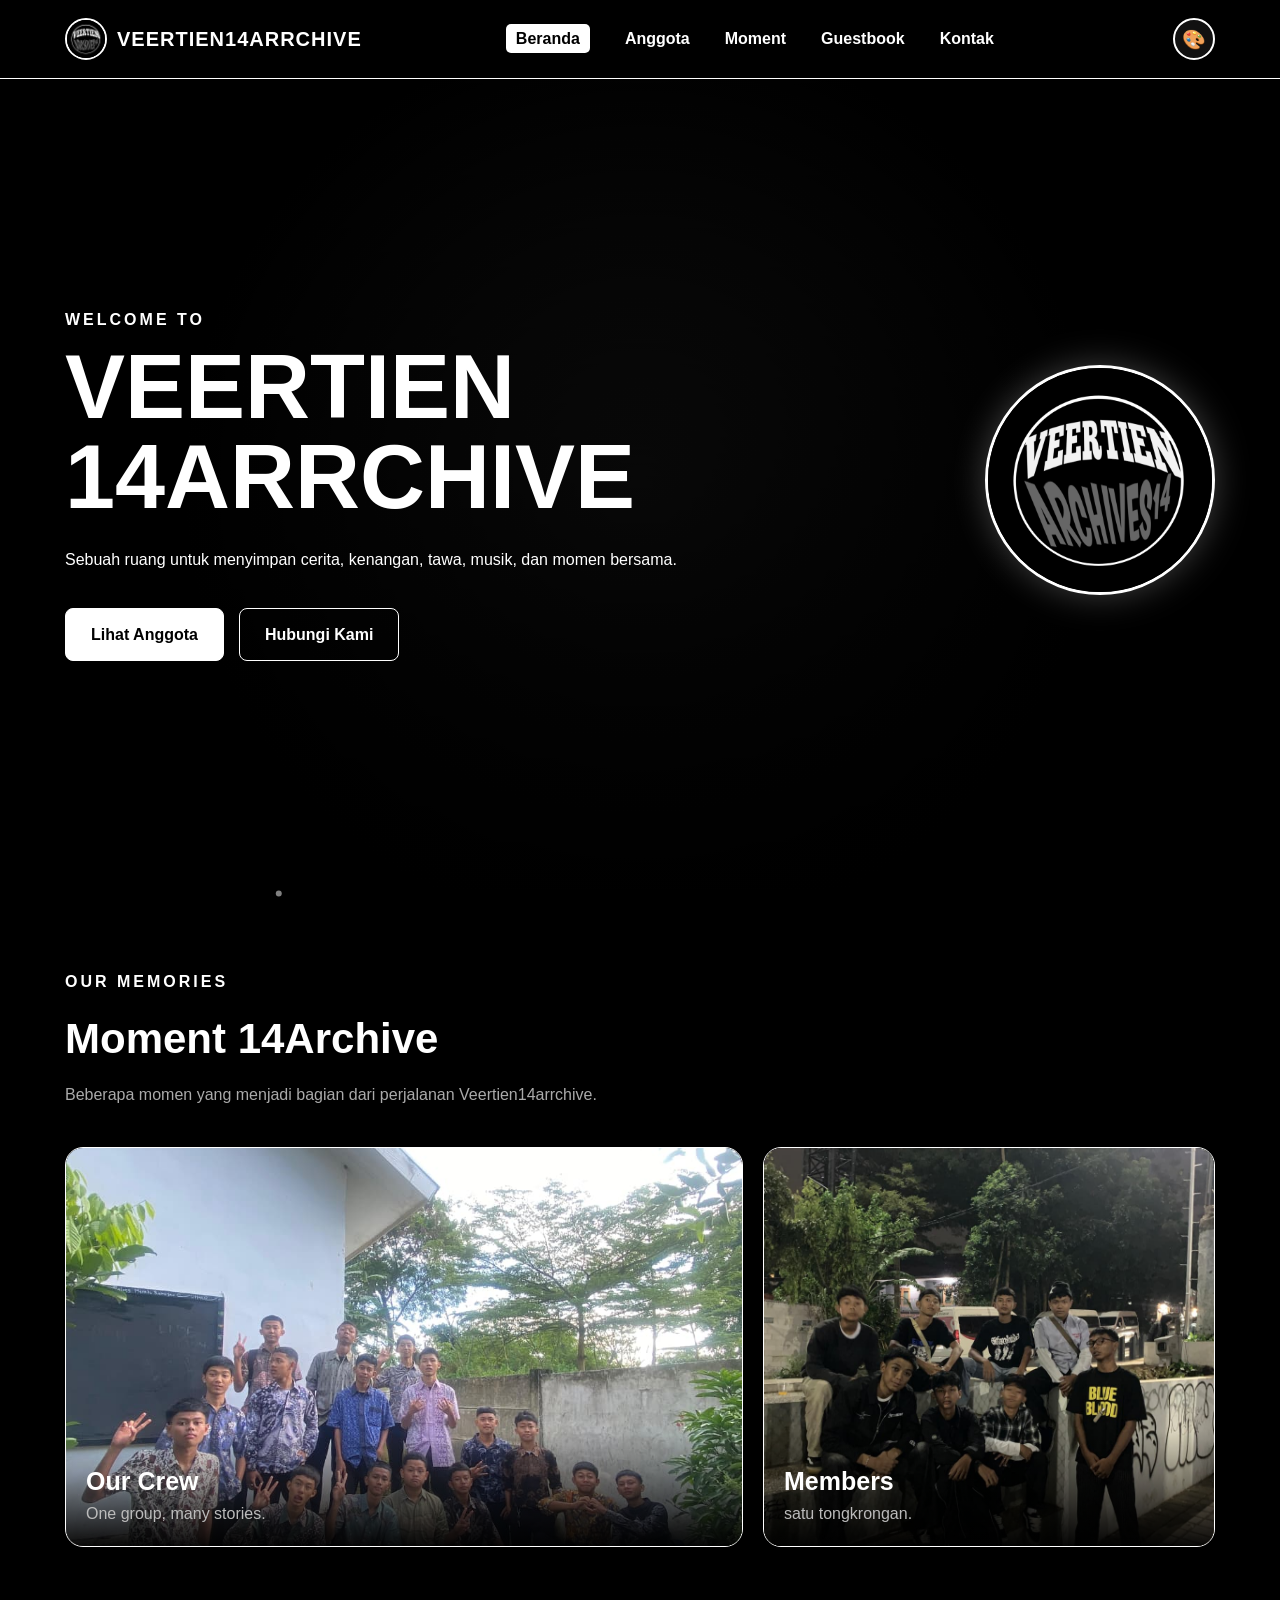
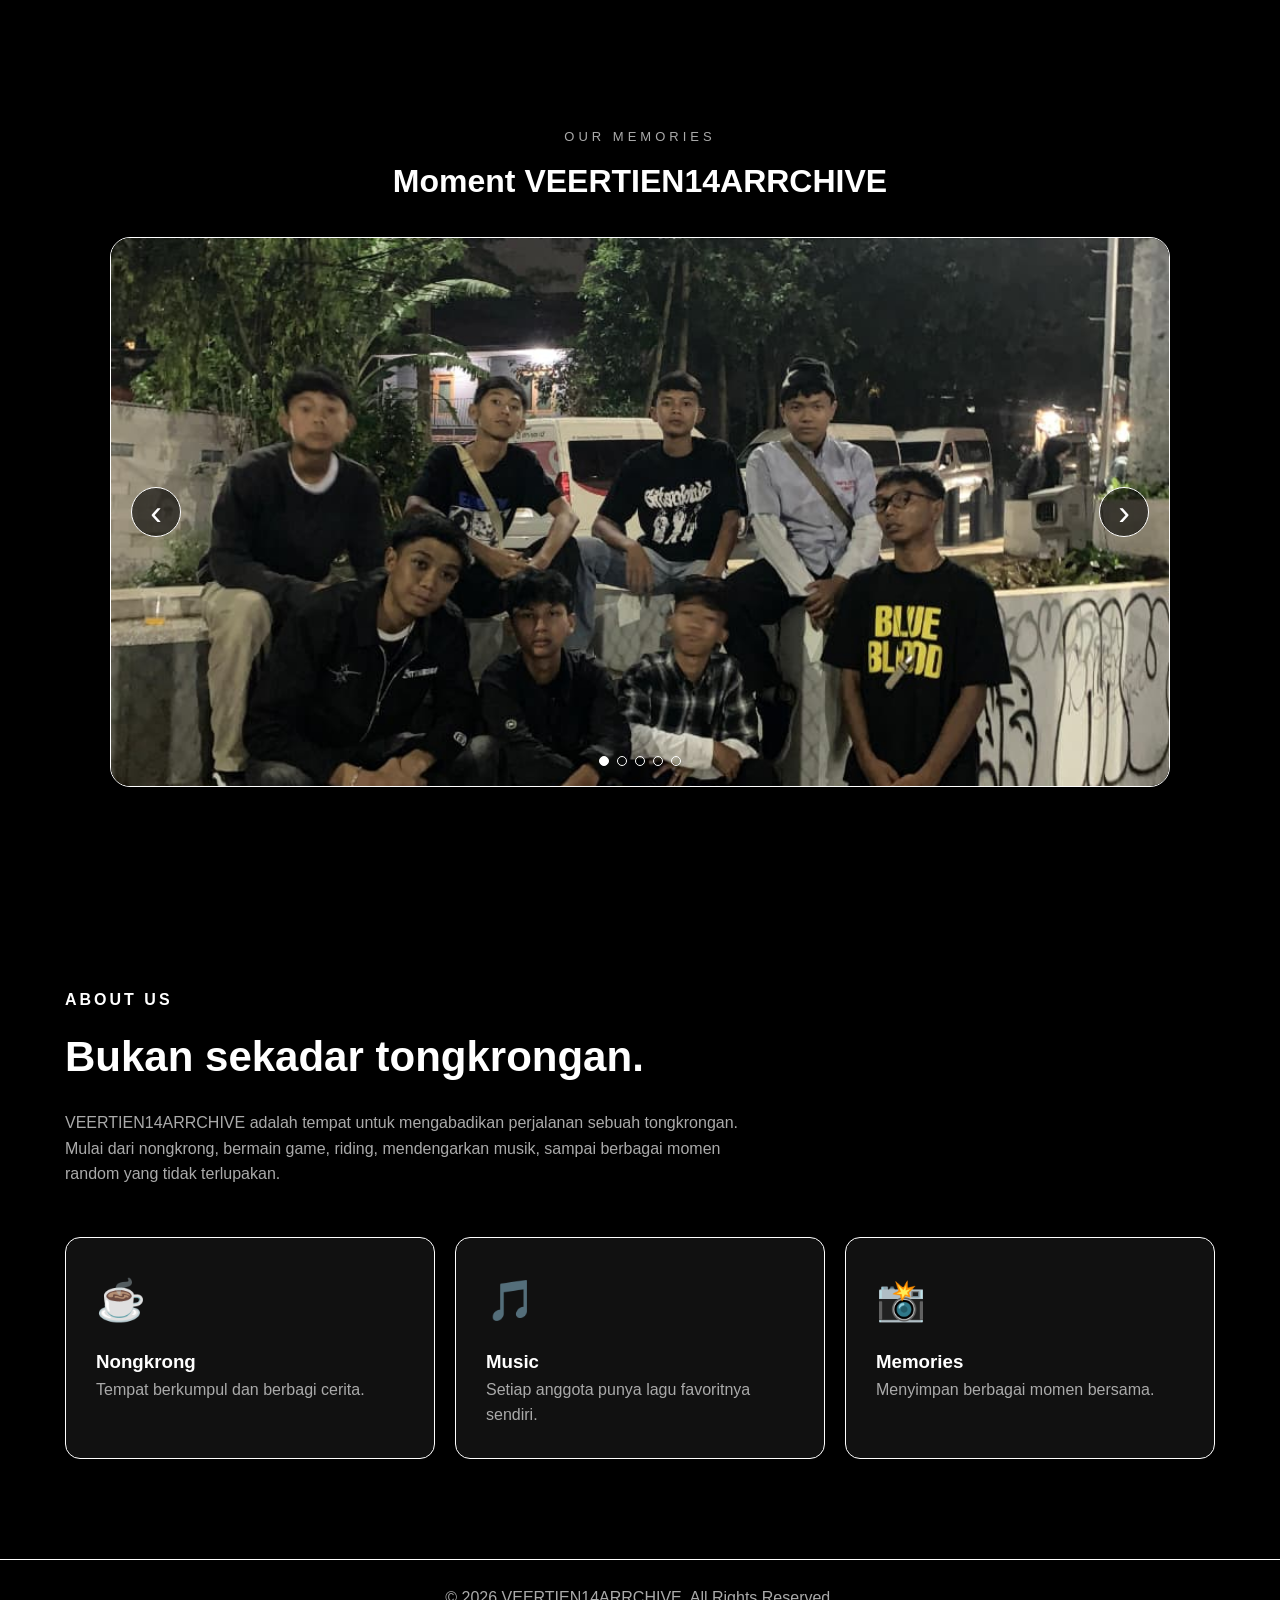
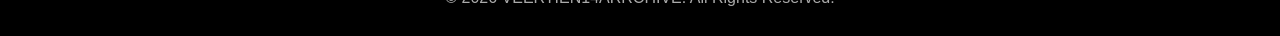
==== index.html @ dbd094bf "first commit" ====
<!DOCTYPE html>
<html lang="id">
<head>
    <meta charset="UTF-8">
    <meta name="viewport" content="width=device-width, initial-scale=1.0">

    <title>VEERTIEN14ARRCHIVE</title>

    <link rel="stylesheet" href="style.css">
</head>

<body>
    <canvas id="particle-canvas"></canvas>
    <!-- LOADING SCREEN -->
<div id="loading-screen">

    <div class="loader-content">

        <img src="logo.jpeg" alt="VEERTIEN14ARRCHIVE">

        <h1>
            VEERTIEN
            <span>14ARRCHIVE</span>
        </h1>

        <div class="loader-bar">
            <div></div>
        </div>

        <p>Loading...</p>

    </div>

</div>

<header>
    <nav class="navbar">

        <div class="logo">
            <img src="logo.jpeg" alt="Logo Veertien14arrchive"> <span class="logo-text"> VEERTIEN<span>14ARRCHIVE</span> </span> </div>

        <ul class="nav-menu">
            <li>
                <a href="index.html" class="active">Beranda</a>
            </li>

            <li>
                <a href="anggota.html">Anggota</a>
            </li>

            <li>
                <a href="moment.html">Moment</a>
            </li>

            <li>
                <a href="guestbook.html">Guestbook</a>
            </li>

            <li>
                <a href="kontak.html">Kontak</a>
            </li>
        </ul>

        <button class="menu-toggle" onclick="toggleMenu()">
            ☰
        </button>

        <div class="theme-selector">
    <button class="theme-toggle" onclick="toggleTheme()">🎨</button>

    <div class="theme-menu" id="theme-menu">
        <button onclick="setTheme('black')">🖤 Black</button>
        <button onclick="setTheme('white')">🤍 White</button>
        <button onclick="setTheme('midnight')">🌌 Midnight</button>
        <button onclick="setTheme('sunset')">🌅 Sunset</button>
    </div>
</div>

<button class="menu-toggle" onclick="toggleMenu()">
    ☰
</button>

    </nav>
</header>


<!-- HERO -->

<section class="hero">
    <div class="hero-content">

        <div class="welcome-logo">
            <div class="welcome-text">
                <p class="small-title">WELCOME TO</p>

                <h1>
                    VEERTIEN<br>
                    <span>14ARRCHIVE</span>
                </h1>

                <p>
                    Sebuah ruang untuk menyimpan cerita,
                    kenangan, tawa, musik, dan momen
                    bersama.
                </p>

                <div class="hero-buttons">
                    <a href="anggota.html" class="btn">Lihat Anggota</a>
                    <a href="kontak.html" class="btn secondary">Hubungi Kami</a>
                </div>
            </div>

            <!-- LOGO DI SEBELAH KANAN -->
            <div class="welcome-logo-image">
                <img src="logo.jpeg" alt="Logo VEERTIEN14ARRCHIVE">
            </div>
        </div>

    </div>
</section>


<!-- GAMBAR -->

<section class="gallery">

    <div class="section-title">

        <p class="section-label">
            OUR MEMORIES
        </p>

        <h2>
            Moment <span>14Archive</span>
        </h2>

        <p>
            Beberapa momen yang menjadi bagian
            dari perjalanan Veertien14arrchive.
        </p>

    </div>


    <div class="gallery-container">

        <div class="gallery-image main-image">

            <img
                src="moment20.jpeg"
                alt="Foto Tongkrongan">

            <div class="image-caption">
                <h3>Our Crew</h3>
                <p>One group, many stories.</p>
            </div>

        </div>


        <div class="gallery-image">

            <img
                src="gambar1.jpeg"
                alt="Foto Anggota">

            <div class="image-caption">
                <h3>Members</h3>
                <p>satu tongkrongan.</p>
            </div>

        </div>

    </div>

</section>

<section class="home-slideshow">

    <div class="slideshow-header">
        <p>OUR MEMORIES</p>
        <h2>Moment VEERTIEN14ARRCHIVE</h2>
    </div>

    <div class="slideshow">

        <img src="gambar1.jpeg" class="slide active" alt="Moment 01">
        <img src="moment20.jpeg" class="slide" alt="Moment 02">
        <img src="moment23.jpeg" class="slide" alt="Moment 03">
        <img src="moment32.jpeg" class="slide" alt="Moment 04">
        <img src="moment30.jpeg" class="slide" alt="Moment 05">

        <button class="slide-prev" onclick="changeSlide(-1)">‹</button>
        <button class="slide-next" onclick="changeSlide(1)">›</button>

        <div class="slide-dots">
            <span class="dot active" onclick="showSlide(0)"></span>
            <span class="dot" onclick="showSlide(1)"></span>
            <span class="dot" onclick="showSlide(2)"></span>
            <span class="dot" onclick="showSlide(3)"></span>
            <span class="dot" onclick="showSlide(4)"></span>
        </div>

    </div>

</section>


<!-- TENTANG -->

<section class="about">

    <div>

        <p class="section-label">
            ABOUT US
        </p>

        <h2>
            Bukan sekadar <span>tongkrongan.</span>
        </h2>

        <p>
            VEERTIEN14ARRCHIVE adalah tempat untuk
            mengabadikan perjalanan sebuah tongkrongan.
            Mulai dari nongkrong, bermain game,
            riding, mendengarkan musik, sampai
            berbagai momen random yang tidak terlupakan.
        </p>

    </div>


    <div class="about-cards">

        <div class="card">

            <div class="icon">
                ☕
            </div>

            <h3>
                Nongkrong
            </h3>

            <p>
                Tempat berkumpul dan berbagi cerita.
            </p>

        </div>


        <div class="card">

            <div class="icon">
                🎵
            </div>

            <h3>
                Music
            </h3>

            <p>
                Setiap anggota punya lagu favoritnya sendiri.
            </p>

        </div>


        <div class="card">

            <div class="icon">
                📸
            </div>

            <h3>
                Memories
            </h3>

            <p>
                Menyimpan berbagai momen bersama.
            </p>

        </div>

    </div>

</section>

<footer>

    <p>
        © 2026 VEERTIEN14ARRCHIVE.
        All Rights Reserved.
    </p>

</footer>


<script src="script.js"></script>

</body>
</html>
---- style.css ----
* {
    margin: 0;
    padding: 0;
    box-sizing: border-box;
}

html {
    scroll-behavior: smooth;
}

body {
    font-family: Arial, Helvetica, sans-serif;
    background: #000000;
    color: #ffffff;
    line-height: 1.6;
}

/* =========================
   NAVBAR
========================= */

header {
    position: sticky;
    top: 0;
    z-index: 1000;

    background: rgba(0, 0, 0, 0.95);
    border-bottom: 1px solid #ffffff;
}

.navbar {
    max-width: 1200px;
    margin: auto;
    padding: 18px 25px;

    display: flex;
    align-items: center;
    justify-content: space-between;
}

.logo {
    font-size: 22px;
    font-weight: bold;
    letter-spacing: 1px;
}

.logo span {
    color: #ffffff;
}

.nav-menu {
    list-style: none;
    display: flex;
    gap: 35px;
}

.nav-menu a {
    color: #ffffff;
    text-decoration: none;
    font-weight: bold;
    transition: 0.3s;
}

.nav-menu a:hover,
.nav-menu a.active {
    color: #000000;
    background: #ffffff;
    padding: 6px 10px;
    border-radius: 5px;
}

.menu-toggle {
    display: none;
    background: none;
    border: none;
    color: #ffffff;
    font-size: 25px;
}

/* =========================
   HERO
========================= */

.hero {
    min-height: 90vh;

    display: flex;
    align-items: center;

    background:
        linear-gradient(
            rgba(0, 0, 0, 0.75),
            rgba(0, 0, 0, 0.95)
        ),
        radial-gradient(
            circle at center,
            #333333,
            #000000 60%
        );
}

.hero-content {
    max-width: 1200px;
    width: 100%;
    margin: auto;
    padding: 50px 25px;
}

.small-title,
.section-label {
    color: #ffffff;
    font-weight: bold;
    letter-spacing: 3px;
    margin-bottom: 10px;
}

.hero h1 {
    font-size: clamp(45px, 8vw, 90px);
    line-height: 1;
    margin-bottom: 25px;
}

.hero h1 span,
h1 span,
h2 span {
    color: #ffffff;
}

.hero-content > p:not(.small-title) {
    max-width: 600px;
    color: #cccccc;
    font-size: 18px;
}

/* =========================
   BUTTON
========================= */

.hero-buttons {
    display: flex;
    gap: 15px;
    margin-top: 35px;
}

.btn {
    display: inline-block;

    padding: 13px 25px;

    border-radius: 8px;

    background: #ffffff;
    color: #000000;

    text-decoration: none;
    font-weight: bold;

    border: 1px solid #ffffff;

    cursor: pointer;
    transition: 0.3s;
}

.btn:hover {
    transform: translateY(-3px);

    background: #000000;
    color: #ffffff;
}

.btn.secondary {
    background: transparent;
    color: #ffffff;
    border: 1px solid #ffffff;
}

.btn.secondary:hover {
    background: #ffffff;
    color: #000000;
}

/* =========================
   ABOUT
========================= */

.about {
    max-width: 1200px;
    margin: auto;
    padding: 100px 25px;
}

.about h2 {
    font-size: 42px;
    margin-bottom: 20px;
}

.about > div:first-child > p:last-child {
    max-width: 700px;
    color: #aaaaaa;
}

.about-cards {
    display: grid;
    grid-template-columns: repeat(3, 1fr);

    gap: 20px;
    margin-top: 50px;
}

.card {
    background: #111111;

    padding: 30px;

    border: 1px solid #ffffff;
    border-radius: 15px;

    transition: 0.3s;
}

.card:hover {
    transform: translateY(-8px);

    background: #ffffff;
    color: #000000;

    border-color: #ffffff;
}

.icon {
    font-size: 40px;
    margin-bottom: 15px;
}

.card p {
    color: #aaaaaa;
}

.card:hover p {
    color: #333333;
}

/* =========================
   PAGE HEADER
========================= */

.page-header {
    text-align: center;
    padding: 90px 20px 60px;
}

.page-header h1 {
    font-size: 55px;
    margin-bottom: 15px;
}

.page-header p:last-child {
    color: #999999;
}

/* =========================
   MEMBERS
========================= */

.members {
    max-width: 1200px;
    margin: auto;

    padding: 20px 25px 100px;

    display: grid;
    grid-template-columns: repeat(3, 1fr);

    gap: 25px;
}

.member-card {
    text-align: center;

    background: #111111;

    border: 1px solid #ffffff;
    border-radius: 15px;

    padding: 35px 20px;

    transition: 0.3s;
}

.member-card:hover {
    transform: translateY(-7px);

    background: #ffffff;
    color: #000000;

    border-color: #ffffff;
}

.avatar {
    width: 90px;
    height: 90px;

    margin: auto auto 20px;

    display: flex;
    align-items: center;
    justify-content: center;

    border-radius: 50%;

    background: #ffffff;
    color: #000000;

    font-size: 35px;
    font-weight: bold;
}

.member-card .role {
    color: #ffffff;
    font-weight: bold;
    margin-bottom: 10px;
}

.member-card p:last-child {
    color: #999999;
}

.member-card:hover .role {
    color: #000000;
}

.member-card:hover p:last-child {
    color: #333333;
}

/* =========================
   CONTACT
========================= */

.contact {
    max-width: 1100px;
    margin: auto;

    padding: 20px 25px 100px;

    display: grid;
    grid-template-columns: 1fr 1fr;

    gap: 60px;
}

.contact-info h2 {
    font-size: 45px;
    margin-bottom: 20px;
}

.contact-info > p {
    color: #aaaaaa;
    margin-bottom: 35px;
}

.contact-item {
    padding: 18px 0;
    border-bottom: 1px solid #ffffff;
}

.contact-item strong {
    color: #ffffff;
}

.contact-item p {
    color: #aaaaaa;
}

.contact-form {
    background: #111111;

    padding: 30px;

    border-radius: 15px;
    border: 1px solid #ffffff;
}

.contact-form label {
    display: block;
    margin-bottom: 7px;
    font-weight: bold;
}

.contact-form input,
.contact-form textarea {
    width: 100%;

    padding: 13px;
    margin-bottom: 20px;

    background: #000000;

    border: 1px solid #ffffff;
    border-radius: 7px;

    color: #ffffff;

    outline: none;
}

.contact-form input:focus,
.contact-form textarea:focus {
    border-color: #ffffff;
    background: #111111;
}

/* =========================
   FOOTER
========================= */

footer {
    text-align: center;

    padding: 25px;

    background: #000000;

    border-top: 1px solid #ffffff;

    color: #777777;
}

/* =========================
   RESPONSIVE
========================= */

@media (max-width: 768px) {

    .nav-menu {
        display: none;

        position: absolute;

        top: 70px;
        left: 0;

        width: 100%;

        flex-direction: column;
        gap: 0;

        background: #000000;

        border-bottom: 1px solid #ffffff;
    }

    .nav-menu.show {
        display: flex;
    }

    .nav-menu li {
        text-align: center;
        padding: 15px;
    }

    .menu-toggle {
        display: block;
    }

    .about-cards,
    .members,
    .contact {
        grid-template-columns: 1fr;
    }

    .hero h1 {
        font-size: 50px;
    }

    .page-header h1 {
        font-size: 40px;
    }

    .about h2 {
        font-size: 32px;
    }

    .hero-buttons {
        flex-direction: column;
        align-items: flex-start;
    }
}

/* =========================
   GALLERY
========================= */

.gallery {
    max-width: 1200px;
    margin: auto;

    padding: 80px 25px;
}

.section-title {
    margin-bottom: 40px;
}

.section-title h2 {
    font-size: 42px;
    margin-bottom: 10px;
}

.section-title > p:last-child {
    color: #999999;
}

.gallery-container {
    display: grid;

    grid-template-columns: 1.5fr 1fr;

    gap: 20px;
}

.gallery-image {
    position: relative;

    height: 400px;

    overflow: hidden;

    border-radius: 18px;

    border: 1px solid #ffffff;

    background: #111111;
}

.gallery-image img {
    width: 100%;
    height: 100%;

    object-fit: cover;

    transition: 0.5s;
}

.gallery-image:hover img {
    transform: scale(1.08);
}

.image-caption {
    position: absolute;

    bottom: 0;
    left: 0;
    right: 0;

    padding: 30px 20px 20px;

    background: linear-gradient(
        transparent,
        rgba(0, 0, 0, 0.95)
    );
}

.image-caption h3 {
    font-size: 25px;
}

.image-caption p {
    color: #bbbbbb;
}

/* =========================
   MUSIC PLAYER
========================= */

.music-player {
    margin-top: 20px;

    padding-top: 15px;

    border-top: 1px solid #ffffff;
}

.music-player p {
    color: #ffffff;

    font-size: 14px;
    font-weight: bold;

    margin-bottom: 10px;
}

.play-btn {
    width: 100%;

    padding: 10px;

    border: 1px solid #ffffff;
    border-radius: 7px;

    background: #ffffff;
    color: #000000;

    font-weight: bold;

    cursor: pointer;

    transition: 0.3s;
}

.play-btn:hover {
    background: #000000;
    color: #ffffff;

    transform: translateY(-2px);
}

.play-btn.playing {
    background: #000000;
    color: #ffffff;

    border: 1px solid #ffffff;
}

/* =========================
   RESPONSIVE GALLERY
========================= */

@media (max-width: 768px) {

    .gallery-container {
        grid-template-columns: 1fr;
    }

    .gallery-image {
        height: 300px;
    }
}

/* =========================
   LOGO NAVBAR
========================= */

.logo {
    display: flex;

    align-items: center;

    gap: 10px;

    font-size: 20px;

    font-weight: bold;

    letter-spacing: 1px;
}

.logo img {
    width: 42px;
    height: 42px;

    object-fit: cover;

    border-radius: 50%;

    border: 2px solid #ffffff;

    transition: 0.3s;
}

.logo img:hover {
    transform: rotate(10deg) scale(1.08);
}

.logo-text {
    color: #ffffff;
}

.logo-text span {
    color: #ffffff;
}

/* FOTO ANGGOTA */

.member-photo {
    width: 150px;
    height: 150px;
    object-fit: cover;
    border-radius: 50%;
    border: 3px solid #ffffff;
    display: block;
    margin: 0 auto 15px;
    transition: 0.3s ease;
}

.member-card:hover .member-photo {
    transform: scale(1.05);
    border-color: #000000;
}

/* AVATAR NOMOR */

.avatar {
    width: 45px;
    height: 45px;
    border-radius: 50%;
    background: #ffffff;
    color: #000000;
    display: flex;
    align-items: center;
    justify-content: center;
    font-weight: bold;
    margin: 0 auto 15px;
}

/* MUSIC PLAYER */

.music-player {
    margin-top: 20px;
    padding-top: 15px;
    border-top: 1px solid #ffffff;
}

.music-player p {
    margin-bottom: 10px;
}

.play-btn {
    background: #ffffff;
    color: #000000;
    border: 1px solid #ffffff;
    padding: 10px 20px;
    border-radius: 8px;
    cursor: pointer;
    font-weight: bold;
    transition: 0.3s ease;
}

.play-btn:hover {
    background: #000000;
    color: #ffffff;
    border-color: #ffffff;
}

/* =========================
   CONTACT LINK
========================= */

.contact-link {
    display: block;
    text-decoration: none;
    color: inherit;
    cursor: pointer;
    transition: 0.3s ease;
}

.contact-link:hover {
    transform: translateX(8px);
    border-color: #fff;
    background: #111;
}

.contact-link strong {
    display: block;
    margin-bottom: 8px;
}

.contact-link p {
    margin: 0 0 8px;
}

.contact-link span {
    color: #aaa;
    font-size: 13px;
    transition: 0.3s ease;
}

.contact-link:hover span {
    color: #fff;
}

/* LOGO DI SEBELAH KANAN WELCOME */
.welcome-logo {
    display: flex;
    align-items: center;
    justify-content: space-between;
    gap: 50px;
    width: 100%;
}

.welcome-text {
    flex: 1;
}

.welcome-logo-image {
    flex-shrink: 0;
}

.welcome-logo-image img {
    width: 230px;
    height: 230px;
    object-fit: cover;
    border-radius: 50%;
    border: 3px solid #ffffff;
    box-shadow: 0 0 35px rgba(255, 255, 255, 0.25);
    transition: 0.4s ease;
}

.welcome-logo-image img:hover {
    transform: scale(1.08) rotate(5deg);
}

/* MOBILE */
@media (max-width: 768px) {
    .welcome-logo {
        flex-direction: column;
        text-align: center;
        gap: 30px;
    }

    .welcome-logo-image {
        order: -1;
    }

    .welcome-logo-image img {
        width: 150px;
        height: 150px;
    }

    .welcome-text > p:not(.small-title) {
        margin-left: auto;
        margin-right: auto;
    }

    .hero-buttons {
        justify-content: center;
        align-items: center;
    }
}

/* =========================
   MOMENT PAGE
========================= */

.moment-video {
    max-width: 1200px;
    margin: auto;
    padding: 20px 25px 80px;
}

.video-container {
    width: 100%;
    background: #111111;
    border: 1px solid #ffffff;
    border-radius: 18px;
    padding: 10px;
    overflow: hidden;
}

.video-container video {
    width: 100%;
    height: 600px;
    display: block;
    object-fit: cover;
    border-radius: 12px;
    background: #000000;
}


/* PHOTO GALLERY */

.moment-gallery {
    max-width: 1200px;
    margin: auto;
    padding: 30px 25px 100px;
}

.moment-grid {
    display: grid;
    grid-template-columns: repeat(4, 1fr);
    gap: 20px;
}

.moment-card {
    position: relative;
    height: 230px;
    overflow: hidden;
    border-radius: 15px;
    border: 1px solid #ffffff;
    background: #111111;
    cursor: pointer;
}

.moment-card img {
    width: 100%;
    height: 100%;
    object-fit: cover;
    display: block;
    transition: 0.5s ease;
}

.moment-card:hover img {
    transform: scale(1.1);
}

.moment-card::after {
    content: "";
    position: absolute;
    left: 0;
    right: 0;
    bottom: 0;
    height: 50%;
    background: linear-gradient(
        transparent,
        rgba(0, 0, 0, 0.9)
    );
}

.moment-card span {
    position: absolute;
    z-index: 2;
    bottom: 15px;
    left: 15px;
    color: #ffffff;
    font-weight: bold;
    font-size: 15px;
}


/* RESPONSIVE MOMENT */

@media (max-width: 900px) {

    .moment-grid {
        grid-template-columns: repeat(2, 1fr);
    }

    .video-container video {
        height: 450px;
    }

}


@media (max-width: 600px) {

    .moment-grid {
        grid-template-columns: 1fr;
    }

    .moment-card {
        height: 260px;
    }

    .video-container video {
        height: 300px;
    }

}

/* =========================
   THEME SYSTEM
========================= */

:root {
    --bg: #000000;
    --bg-secondary: #111111;
    --text: #ffffff;
    --text-secondary: #aaaaaa;
    --border: #ffffff;
    --button-bg: #ffffff;
    --button-text: #000000;
}


/* LIGHT MODE */

body.light-mode {
    --bg: #f5f5f5;
    --bg-secondary: #ffffff;
    --text: #111111;
    --text-secondary: #555555;
    --border: #111111;
    --button-bg: #111111;
    --button-text: #ffffff;
}


/* TERAPKAN WARNA */

body {
    background: var(--bg);
    color: var(--text);
    transition:
        background 0.5s ease,
        color 0.5s ease;
}

header {
    background: var(--bg);
    border-bottom-color: var(--border);
}

.navbar {
    transition: 0.5s ease;
}

.logo-text,
.logo-text span {
    color: var(--text);
}

.nav-menu a {
    color: var(--text);
}

.nav-menu a:hover,
.nav-menu a.active {
    color: var(--button-text);
    background: var(--button-bg);
}

.menu-toggle {
    color: var(--text);
}


/* THEME BUTTON */

.theme-toggle {
    width: 42px;
    height: 42px;
    border-radius: 50%;
    border: 2px solid var(--border);
    background: var(--bg-secondary);
    color: var(--text);
    font-size: 19px;
    cursor: pointer;
    transition: 0.3s ease;
    margin-left: 20px;
}

.theme-toggle:hover {
    transform: rotate(20deg) scale(1.1);
}


/* CARD */

.card,
.member-card,
.contact-form,
.moment-card,
.video-container,
.gallery-image {
    background: var(--bg-secondary);
    color: var(--text);
    border-color: var(--border);
    transition:
        background 0.5s ease,
        color 0.5s ease,
        transform 0.3s ease;
}


/* TEKS */

.hero-content > p:not(.small-title),
.section-title > p:last-child,
.page-header p:last-child,
.about > div:first-child > p:last-child,
.card p,
.member-card .role,
.contact-info > p,
.contact-item p {
    color: var(--text-secondary);
}


/* FORM */

.contact-form input,
.contact-form textarea {
    background: var(--bg);
    color: var(--text);
    border-color: var(--border);
}


/* FOOTER */

footer {
    background: var(--bg);
    color: var(--text-secondary);
    border-top-color: var(--border);
}


/* =========================
   ANIMATIONS
========================= */


/* ANIMASI SAAT HALAMAN DIBUKA */

.hero-content,
.page-header,
.gallery,
.about,
.members,
.contact,
.moment-video,
.moment-gallery {
    animation: fadeUp 0.9s ease both;
}


@keyframes fadeUp {

    from {
        opacity: 0;
        transform: translateY(35px);
    }

    to {
        opacity: 1;
        transform: translateY(0);
    }

}


/* LOGO HERO */

.welcome-logo-image img {
    animation: logoFloat 4s ease-in-out infinite;
}


@keyframes logoFloat {

    0%,
    100% {
        transform: translateY(0);
    }

    50% {
        transform: translateY(-12px);
    }

}


/* JUDUL */

.hero h1 {
    animation: titleReveal 1s ease both;
}


@keyframes titleReveal {

    from {
        opacity: 0;
        transform: translateX(-40px);
    }

    to {
        opacity: 1;
        transform: translateX(0);
    }

}


/* TOMBOL */

.btn {
    transition:
        transform 0.3s ease,
        background 0.3s ease,
        color 0.3s ease;
}

.btn:hover {
    transform: translateY(-5px) scale(1.03);
}


/* FOTO */

.gallery-image img,
.moment-card img,
.member-photo {
    transition:
        transform 0.5s ease,
        filter 0.5s ease;
}

.gallery-image:hover img,
.moment-card:hover img {
    transform: scale(1.08);
}


/* CARD */

.card:hover,
.member-card:hover,
.moment-card:hover {
    transform: translateY(-8px);
}


/* ANIMASI NAVBAR */

.nav-menu li {
    transition: transform 0.3s ease;
}

.nav-menu li:hover {
    transform: translateY(-2px);
}


/* ANIMASI VIDEO */

.video-container {
    animation: videoReveal 1s ease both;
}


@keyframes videoReveal {

    from {
        opacity: 0;
        transform: scale(0.96);
    }

    to {
        opacity: 1;
        transform: scale(1);
    }

}


/* ANIMASI FOTO SATU PER SATU */

.moment-card {
    animation: photoReveal 0.7s ease both;
}


@keyframes photoReveal {

    from {
        opacity: 0;
        transform: scale(0.9);
    }

    to {
        opacity: 1;
        transform: scale(1);
    }

}


/* DELAY FOTO */

.moment-card:nth-child(1) {
    animation-delay: 0.05s;
}

.moment-card:nth-child(2) {
    animation-delay: 0.1s;
}

.moment-card:nth-child(3) {
    animation-delay: 0.15s;
}

.moment-card:nth-child(4) {
    animation-delay: 0.2s;
}

.moment-card:nth-child(5) {
    animation-delay: 0.25s;
}

.moment-card:nth-child(6) {
    animation-delay: 0.3s;
}

.moment-card:nth-child(7) {
    animation-delay: 0.35s;
}

.moment-card:nth-child(8) {
    animation-delay: 0.4s;
}


/* MOBILE */

@media (max-width: 768px) {

    .theme-toggle {
        margin-left: auto;
        margin-right: 10px;
    }

}

/* =========================
   LIGHTBOX
========================= */

.lightbox {
    position: fixed;
    inset: 0;
    z-index: 9999;

    display: none;
    align-items: center;
    justify-content: center;

    background: rgba(0, 0, 0, 0.92);

    padding: 30px;
}

.lightbox.show {
    display: flex;
    animation: lightboxFade 0.3s ease;
}

@keyframes lightboxFade {
    from {
        opacity: 0;
    }

    to {
        opacity: 1;
    }
}


.lightbox-content {
    max-width: 85%;
    max-height: 90vh;

    text-align: center;
}


.lightbox-content img {
    max-width: 100%;
    max-height: 78vh;

    object-fit: contain;

    border-radius: 12px;
    border: 2px solid #ffffff;

    box-shadow:
        0 0 40px rgba(255, 255, 255, 0.2);

    animation: photoZoom 0.35s ease;
}


@keyframes photoZoom {

    from {
        opacity: 0;
        transform: scale(0.8);
    }

    to {
        opacity: 1;
        transform: scale(1);
    }

}


#lightbox-caption {
    color: #ffffff;
    font-size: 18px;
    font-weight: bold;
    margin-top: 15px;
}


/* TOMBOL */

.lightbox-close,
.lightbox-prev,
.lightbox-next {
    position: absolute;

    border: 2px solid #ffffff;
    background: #000000;
    color: #ffffff;

    cursor: pointer;

    display: flex;
    align-items: center;
    justify-content: center;

    transition: 0.3s ease;
}


.lightbox-close {
    top: 25px;
    right: 30px;

    width: 45px;
    height: 45px;

    border-radius: 50%;

    font-size: 30px;
}


.lightbox-prev,
.lightbox-next {
    top: 50%;
    transform: translateY(-50%);

    width: 55px;
    height: 70px;

    border-radius: 10px;

    font-size: 45px;
}


.lightbox-prev {
    left: 30px;
}


.lightbox-next {
    right: 30px;
}


.lightbox-close:hover,
.lightbox-prev:hover,
.lightbox-next:hover {
    background: #ffffff;
    color: #000000;
    transform: scale(1.08);
}


.lightbox-prev:hover,
.lightbox-next:hover {
    transform: translateY(-50%) scale(1.08);
}


/* FOTO CURSOR */

.moment-card {
    cursor: pointer;
}


/* MOBILE */

@media (max-width: 600px) {

    .lightbox {
        padding: 15px;
    }

    .lightbox-content {
        max-width: 90%;
    }

    .lightbox-content img {
        max-height: 70vh;
    }

    .lightbox-prev,
    .lightbox-next {
        width: 40px;
        height: 55px;

        font-size: 32px;
    }

    .lightbox-prev {
        left: 10px;
    }

    .lightbox-next {
        right: 10px;
    }

    .lightbox-close {
        top: 15px;
        right: 15px;
    }

}

/* =========================
   LOADING SCREEN
========================= */

#loading-screen {
    position: fixed;
    inset: 0;
    z-index: 99999;

    background: #000000;

    display: flex;
    align-items: center;
    justify-content: center;

    transition: opacity 0.7s ease,
                visibility 0.7s ease;
}

#loading-screen.hide {
    opacity: 0;
    visibility: hidden;
}

.loader-content {
    text-align: center;
    animation: loaderAppear 1s ease;
}

.loader-content img {
    width: 120px;
    height: 120px;

    object-fit: cover;
    border-radius: 50%;

    border: 3px solid #ffffff;

    animation: loaderLogo 2s ease-in-out infinite;
}

.loader-content h1 {
    margin-top: 20px;

    font-size: 35px;
    line-height: 1;
}

.loader-content h1 span {
    display: block;
}

.loader-content p {
    margin-top: 12px;
    color: #aaaaaa;
}

.loader-bar {
    width: 220px;
    height: 4px;

    margin: 25px auto 0;

    background: #333333;
    overflow: hidden;
}

.loader-bar div {
    width: 0;
    height: 100%;
    background: #ffffff;

    animation: loadingBar 2s ease forwards;
}

@keyframes loadingBar {
    from {
        width: 0;
    }

    to {
        width: 100%;
    }
}

@keyframes loaderLogo {
    0%,
    100% {
        transform: scale(1);
    }

    50% {
        transform: scale(1.08);
    }
}

@keyframes loaderAppear {
    from {
        opacity: 0;
        transform: translateY(20px);
    }

    to {
        opacity: 1;
        transform: translateY(0);
    }
}

/* =========================
   GUESTBOOK
========================= */

.guestbook {
    max-width: 1100px;

    margin: auto;

    padding: 20px 25px 120px;

    display: grid;

    grid-template-columns:
        1fr 1fr;

    gap: 50px;
}

.guestbook-form,
.guestbook-list {
    background: var(--bg-secondary);

    border: 1px solid var(--border);

    border-radius: 15px;

    padding: 30px;
}

.guestbook h2 {
    margin-bottom: 25px;
}

.guestbook-form label {
    display: block;

    margin-bottom: 7px;

    font-weight: bold;
}

.guestbook-form input,
.guestbook-form textarea {
    width: 100%;

    padding: 13px;

    margin-bottom: 20px;

    background: var(--bg);

    color: var(--text);

    border: 1px solid var(--border);

    border-radius: 7px;

    outline: none;

    font-family: inherit;
}

.guestbook-form input:focus,
.guestbook-form textarea:focus {
    transform: translateY(-2px);
}

.guest-message {
    padding: 18px;

    margin-bottom: 15px;

    border: 1px solid var(--border);

    border-radius: 10px;

    animation: fadeUp 0.5s ease;
}

.guest-message strong {
    display: block;

    margin-bottom: 7px;
}

.guest-message p {
    color: var(--text-secondary);

    margin: 0;
}

.guest-date {
    display: block;

    margin-top: 10px;

    color: var(--text-secondary);

    font-size: 12px;
}


/* MOBILE */

@media (max-width: 768px) {

    .guestbook {
        grid-template-columns: 1fr;
    }

}

.member-card,
.moment-card,
.card,
.contact-item,
.guest-message {
    animation: cardAppear 0.7s ease both;
}

@keyframes cardAppear {
    from {
        opacity: 0;
        transform: translateY(30px);
    }

    to {
        opacity: 1;
        transform: translateY(0);
    }
}

.member-card:hover {
    transform: translateY(-10px) scale(1.02);
}

.member-photo {
    transition: 0.5s ease;
}

.member-card:hover .member-photo {
    transform: scale(1.08);
}

.btn {
    transition: 0.3s ease;
}

.btn:hover {
    transform: translateY(-5px);
}

.btn:active {
    transform: scale(0.95);
}

@media (max-width: 768px) {

    body {
        overflow-x: hidden;
    }

    header {
        padding: 10px 15px;
    }

    .navbar {
        padding: 10px 0;
    }

    .logo img {
        width: 38px;
        height: 38px;
    }

    .logo-text {
        font-size: 16px;
    }

    .nav-menu {
        width: 100%;
        padding: 15px;
    }

    .nav-menu li {
        width: 100%;
        text-align: center;
    }

    .nav-menu a {
        display: block;
        width: 100%;
        padding: 12px;
    }

    .hero {
        min-height: auto;
        padding: 80px 20px;
    }

    .hero h1 {
        font-size: 42px;
    }

    .welcome-logo {
        gap: 25px;
    }

    .welcome-logo-image img {
        width: 140px;
        height: 140px;
    }

    .hero-buttons {
        flex-direction: column;
        width: 100%;
    }

    .hero-buttons .btn {
        width: 100%;
        text-align: center;
    }

    .section-title h2 {
        font-size: 30px;
    }

    .gallery {
        grid-template-columns: 1fr;
    }

    .members {
        grid-template-columns: 1fr;
        padding: 15px;
    }

    .moment-gallery {
        grid-template-columns: 1fr;
        gap: 15px;
    }

    .moment-card img {
        width: 100%;
        height: auto;
    }

    .contact {
        grid-template-columns: 1fr;
        padding: 15px;
    }

    .guestbook {
        grid-template-columns: 1fr;
        padding: 15px;
    }

    .guestbook-form,
    .guestbook-list {
        padding: 20px;
    }

    .global-player {
        width: calc(100% - 20px);
        bottom: 10px;
        padding: 10px;
    }

    .player-info strong {
        font-size: 13px;
    }

    .player-info small {
        font-size: 11px;
    }

    .player-controls button {
        width: 34px;
        height: 34px;
    }

    .player-controls .global-play {
        width: 40px;
        height: 40px;
    }

    .lightbox {
        padding: 15px;
    }

    .lightbox-content {
        max-width: 95%;
    }

    .lightbox-prev {
        left: 10px;
    }

    .lightbox-next {
        right: 10px;
    }
}

.home-slideshow {
    max-width: 1100px;
    margin: 80px auto;
    padding: 20px;
}

.slideshow-header {
    text-align: center;
    margin-bottom: 30px;
}

.slideshow-header p {
    color: var(--text-secondary);
    letter-spacing: 4px;
    font-size: 13px;
}

.slideshow-header h2 {
    font-size: 32px;
    margin-top: 8px;
}

.slideshow {
    position: relative;
    width: 100%;
    height: 550px;
    overflow: hidden;
    border: 1px solid var(--border);
    border-radius: 20px;
    background: #000;
}

.slide {
    position: absolute;
    inset: 0;
    width: 100%;
    height: 100%;
    object-fit: cover;
    opacity: 0;
    transform: scale(1.05);
    transition: opacity 0.8s ease, transform 5s ease;
}

.slide.active {
    opacity: 1;
    transform: scale(1);
}

.slide-prev,
.slide-next {
    position: absolute;
    top: 50%;
    transform: translateY(-50%);
    width: 50px;
    height: 50px;
    border: 1px solid #fff;
    border-radius: 50%;
    background: rgba(0,0,0,.6);
    color: #fff;
    font-size: 35px;
    cursor: pointer;
    z-index: 5;
}

.slide-prev {
    left: 20px;
}

.slide-next {
    right: 20px;
}

.slide-prev:hover,
.slide-next:hover {
    background: #fff;
    color: #000;
}

.slide-dots {
    position: absolute;
    bottom: 20px;
    left: 50%;
    transform: translateX(-50%);
    display: flex;
    gap: 8px;
    z-index: 5;
}

.dot {
    width: 10px;
    height: 10px;
    border: 1px solid #fff;
    border-radius: 50%;
    cursor: pointer;
    background: transparent;
}

.dot.active {
    background: #fff;
}

@media (max-width: 768px) {

    .home-slideshow {
        margin: 50px auto;
        padding: 15px;
    }

    .slideshow {
        height: 350px;
        border-radius: 12px;
    }

    .slideshow-header h2 {
        font-size: 25px;
    }

    .slide-prev,
    .slide-next {
        width: 40px;
        height: 40px;
        font-size: 27px;
    }
}

#particle-canvas {
    position: fixed;
    inset: 0;
    width: 100%;
    height: 100%;
    z-index: -1;
    pointer-events: none;
}

.contact-center {
    max-width: 800px;
    margin: 0 auto;
    display: flex;
    justify-content: center;
}

.contact-center .contact-info {
    width: 100%;
    text-align: center;
}

.contact-center .contact-info > p {
    max-width: 650px;
    margin: 0 auto 30px;
}

.contact-center .contact-item {
    text-align: left;
    display: block;
}

@media (max-width: 768px) {

    .contact-center {
        width: 100%;
        padding: 20px;
    }

    .contact-center .contact-info {
        width: 100%;
    }

    .contact-center .contact-item {
        width: 100%;
    }
}

.member-photo {
    cursor: pointer;
}

.member-lightbox {
    position: fixed;
    inset: 0;
    z-index: 99999;
    display: none;
    align-items: center;
    justify-content: center;
    padding: 20px;
    background: rgba(0, 0, 0, 0.94);
}

.member-lightbox.show {
    display: flex;
    animation: lightboxFade 0.3s ease;
}

.member-lightbox-content {
    text-align: center;
    max-width: 500px;
}

.member-lightbox-content img {
    width: min(350px, 80vw);
    height: min(350px, 80vw);
    object-fit: cover;
    border-radius: 50%;
    border: 3px solid #fff;
    box-shadow: 0 0 40px rgba(255,255,255,.2);
    animation: memberZoom 0.4s ease;
}

.member-lightbox-content h2 {
    color: #fff;
    margin-top: 20px;
    font-size: 30px;
}

.member-lightbox-content p {
    color: #aaa;
    margin-top: 5px;
}

.member-lightbox-close {
    position: absolute;
    top: 25px;
    right: 30px;
    width: 45px;
    height: 45px;
    border: 2px solid #fff;
    border-radius: 50%;
    background: #000;
    color: #fff;
    font-size: 30px;
    cursor: pointer;
}

.member-lightbox-close:hover {
    background: #fff;
    color: #000;
}

@keyframes memberZoom {
    from {
        opacity: 0;
        transform: scale(.7);
    }

    to {
        opacity: 1;
        transform: scale(1);
    }
}

@media (max-width: 600px) {

    .member-lightbox-content img {
        width: 250px;
        height: 250px;
    }

    .member-lightbox-content h2 {
        font-size: 24px;
    }

    .member-lightbox-close {
        right: 15px;
        top: 15px;
    }
}

/* =========================
   THEME SELECTOR
========================= */

.theme-selector {
    position: relative;
    margin-left: 15px;
}

.theme-toggle {
    width: 42px;
    height: 42px;
    border-radius: 50%;
    border: 2px solid var(--border);
    background: var(--bg-secondary);
    color: var(--text);
    font-size: 19px;
    cursor: pointer;
    transition: 0.3s ease;
}

.theme-toggle:hover {
    transform: rotate(20deg) scale(1.1);
}

.theme-menu {
    position: absolute;
    top: 52px;
    right: 0;
    width: 170px;
    padding: 8px;
    background: var(--bg-secondary);
    border: 1px solid var(--border);
    border-radius: 12px;
    box-shadow: 0 10px 30px rgba(0,0,0,.4);

    opacity: 0;
    visibility: hidden;
    transform: translateY(-10px);
    transition: .3s ease;
}

.theme-menu.show {
    opacity: 1;
    visibility: visible;
    transform: translateY(0);
}

.theme-menu button {
    width: 100%;
    padding: 10px;
    border: none;
    border-radius: 8px;
    background: transparent;
    color: var(--text);
    text-align: left;
    cursor: pointer;
    transition: .3s ease;
}

.theme-menu button:hover {
    background: var(--button-bg);
    color: var(--button-text);
    transform: translateX(5px);
}

/* BLACK */
body.theme-black {
    --bg: #000000;
    --bg-secondary: #111111;
    --text: #ffffff;
    --text-secondary: #aaaaaa;
    --border: #ffffff;
    --button-bg: #ffffff;
    --button-text: #000000;
}

/* WHITE */
body.theme-white {
    --bg: #f5f5f5;
    --bg-secondary: #ffffff;
    --text: #111111;
    --text-secondary: #555555;
    --border: #111111;
    --button-bg: #111111;
    --button-text: #ffffff;
}

/* MIDNIGHT */
body.theme-midnight {
    --bg: #080d1a;
    --bg-secondary: #111a2e;
    --text: #eaf2ff;
    --text-secondary: #9eacc5;
    --border: #5d8cff;
    --button-bg: #5d8cff;
    --button-text: #ffffff;
}

/* SUNSET */
body.theme-sunset {
    --bg: #1a0d08;
    --bg-secondary: #2b1710;
    --text: #fff4ed;
    --text-secondary: #d8aaa0;
    --border: #ff9b6a;
    --button-bg: #ff9b6a;
    --button-text: #1a0d08;
}
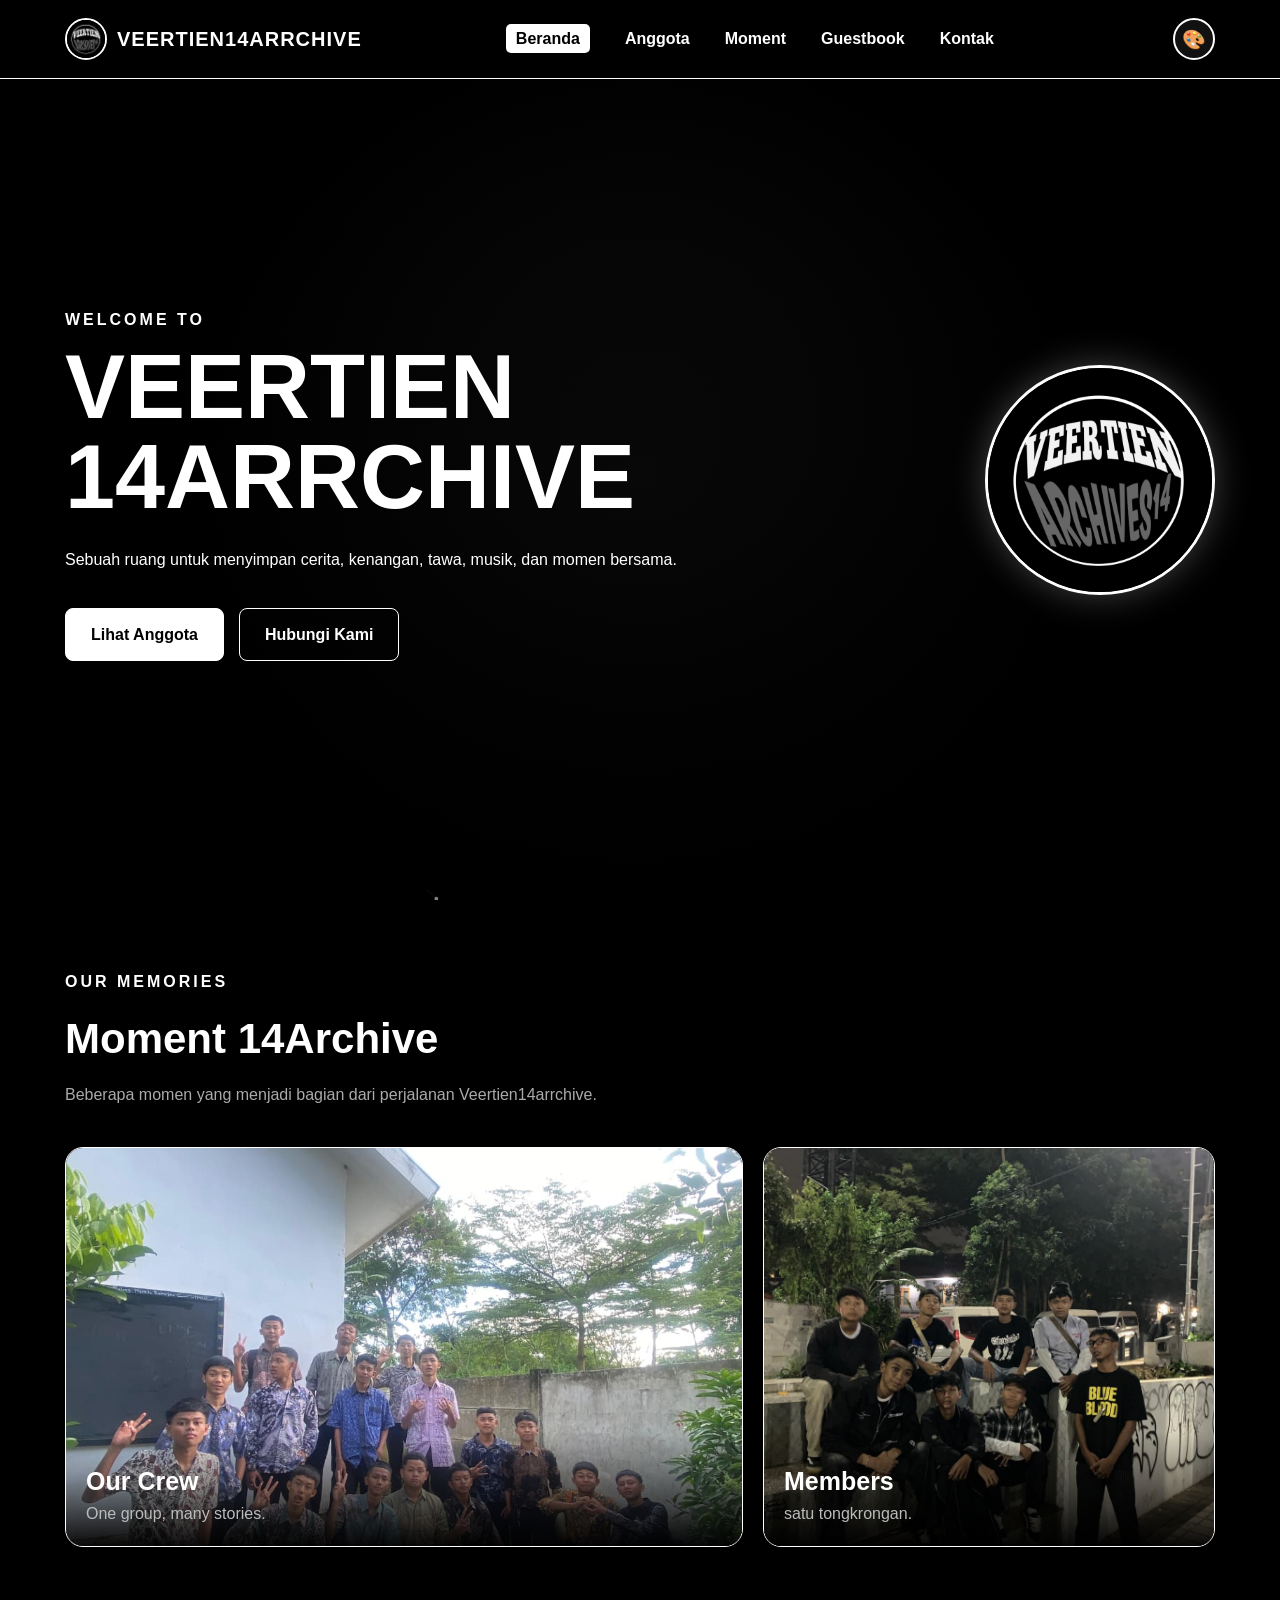
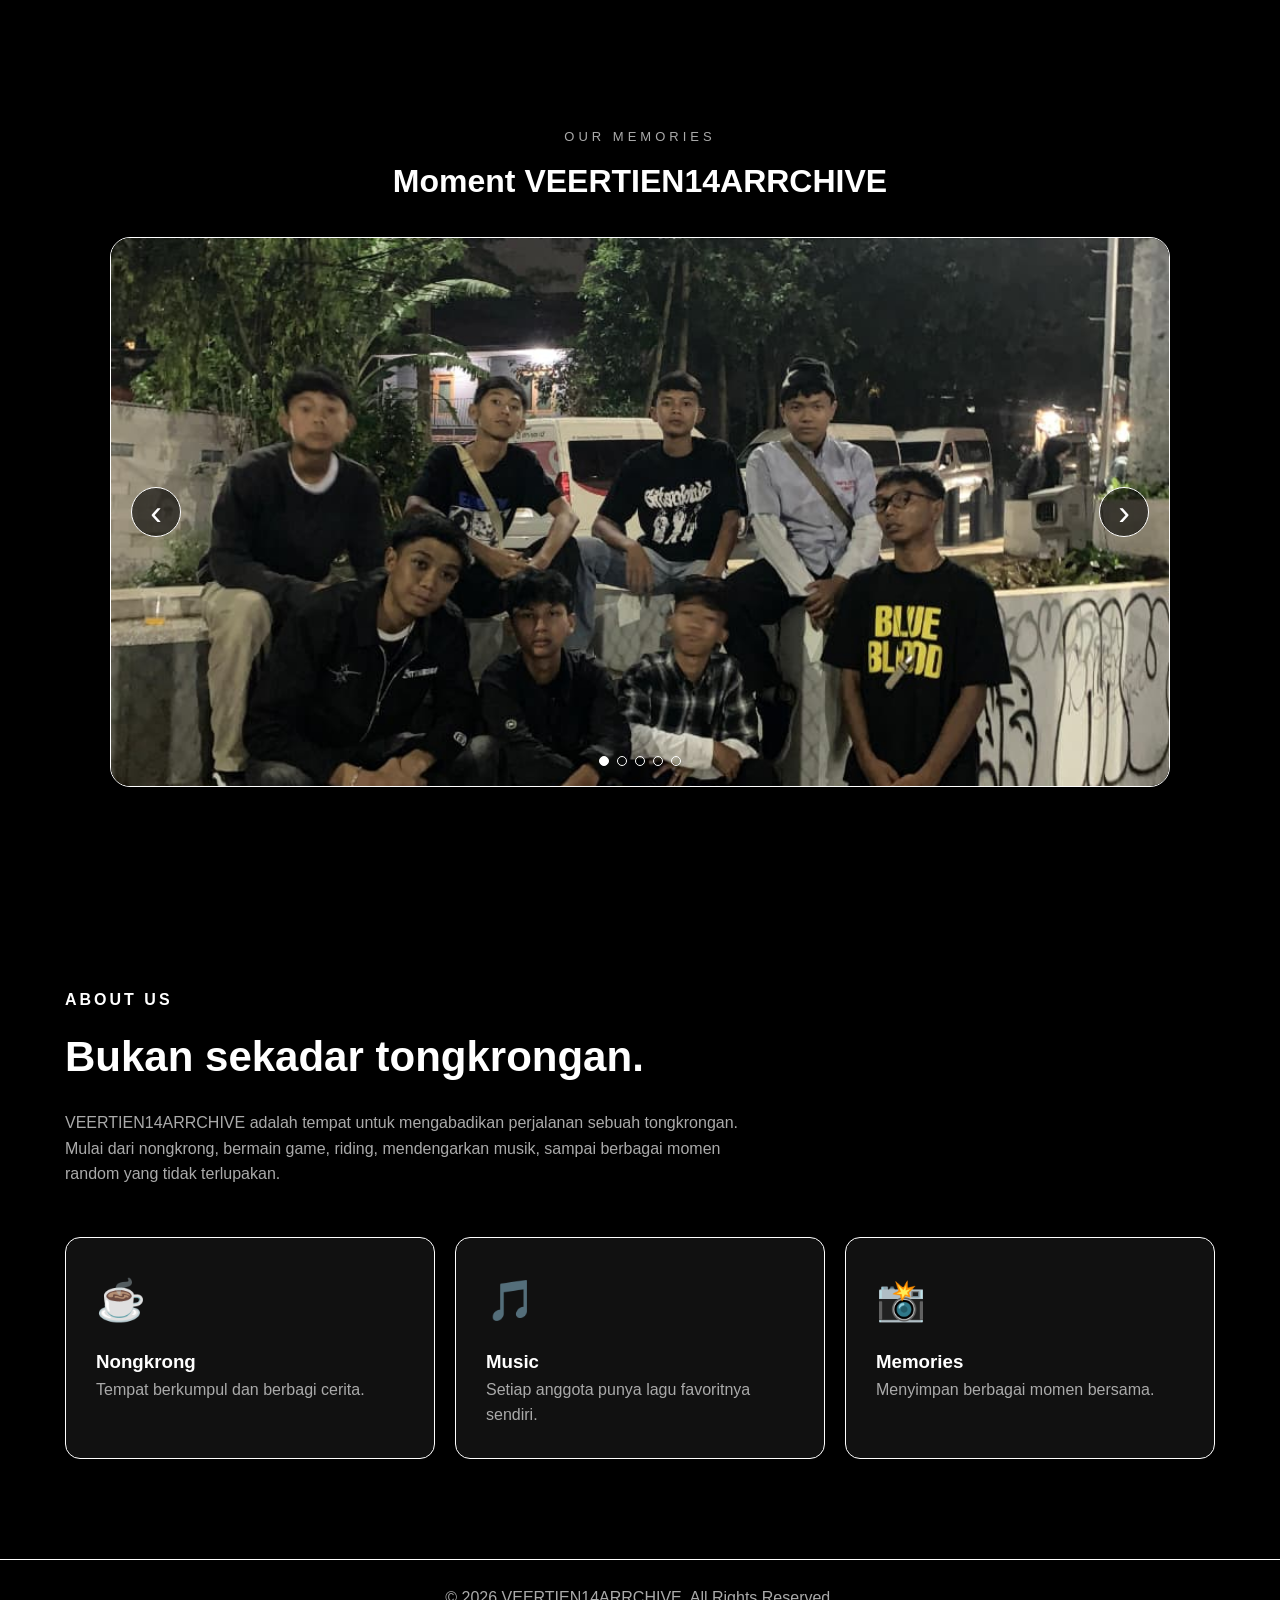
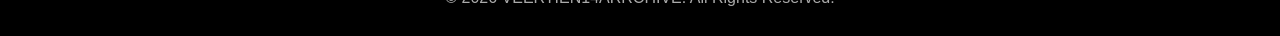
==== commit da250c68: "index.html" ====
--- a/index.html
+++ b/index.html
@@ -300,4 +300,4 @@
 <script src="script.js"></script>
 
 </body>
-</html>+</html>
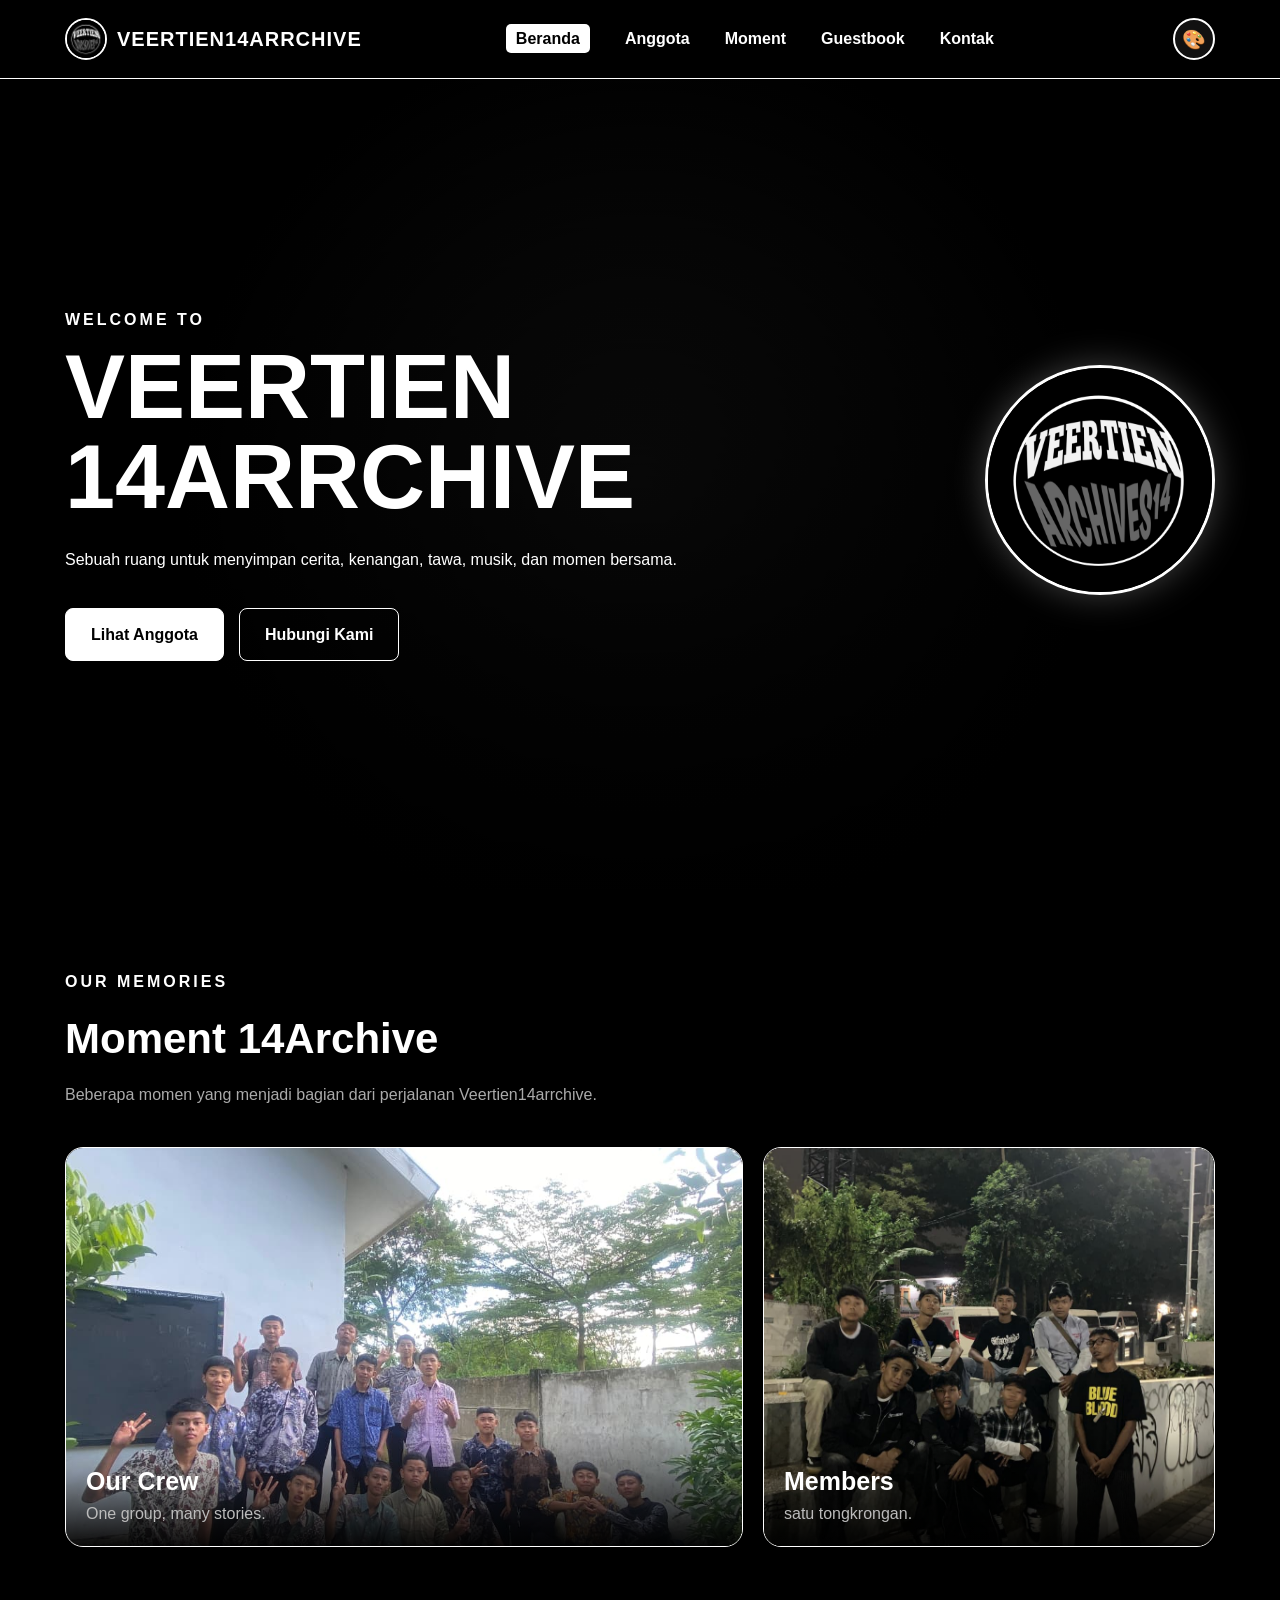
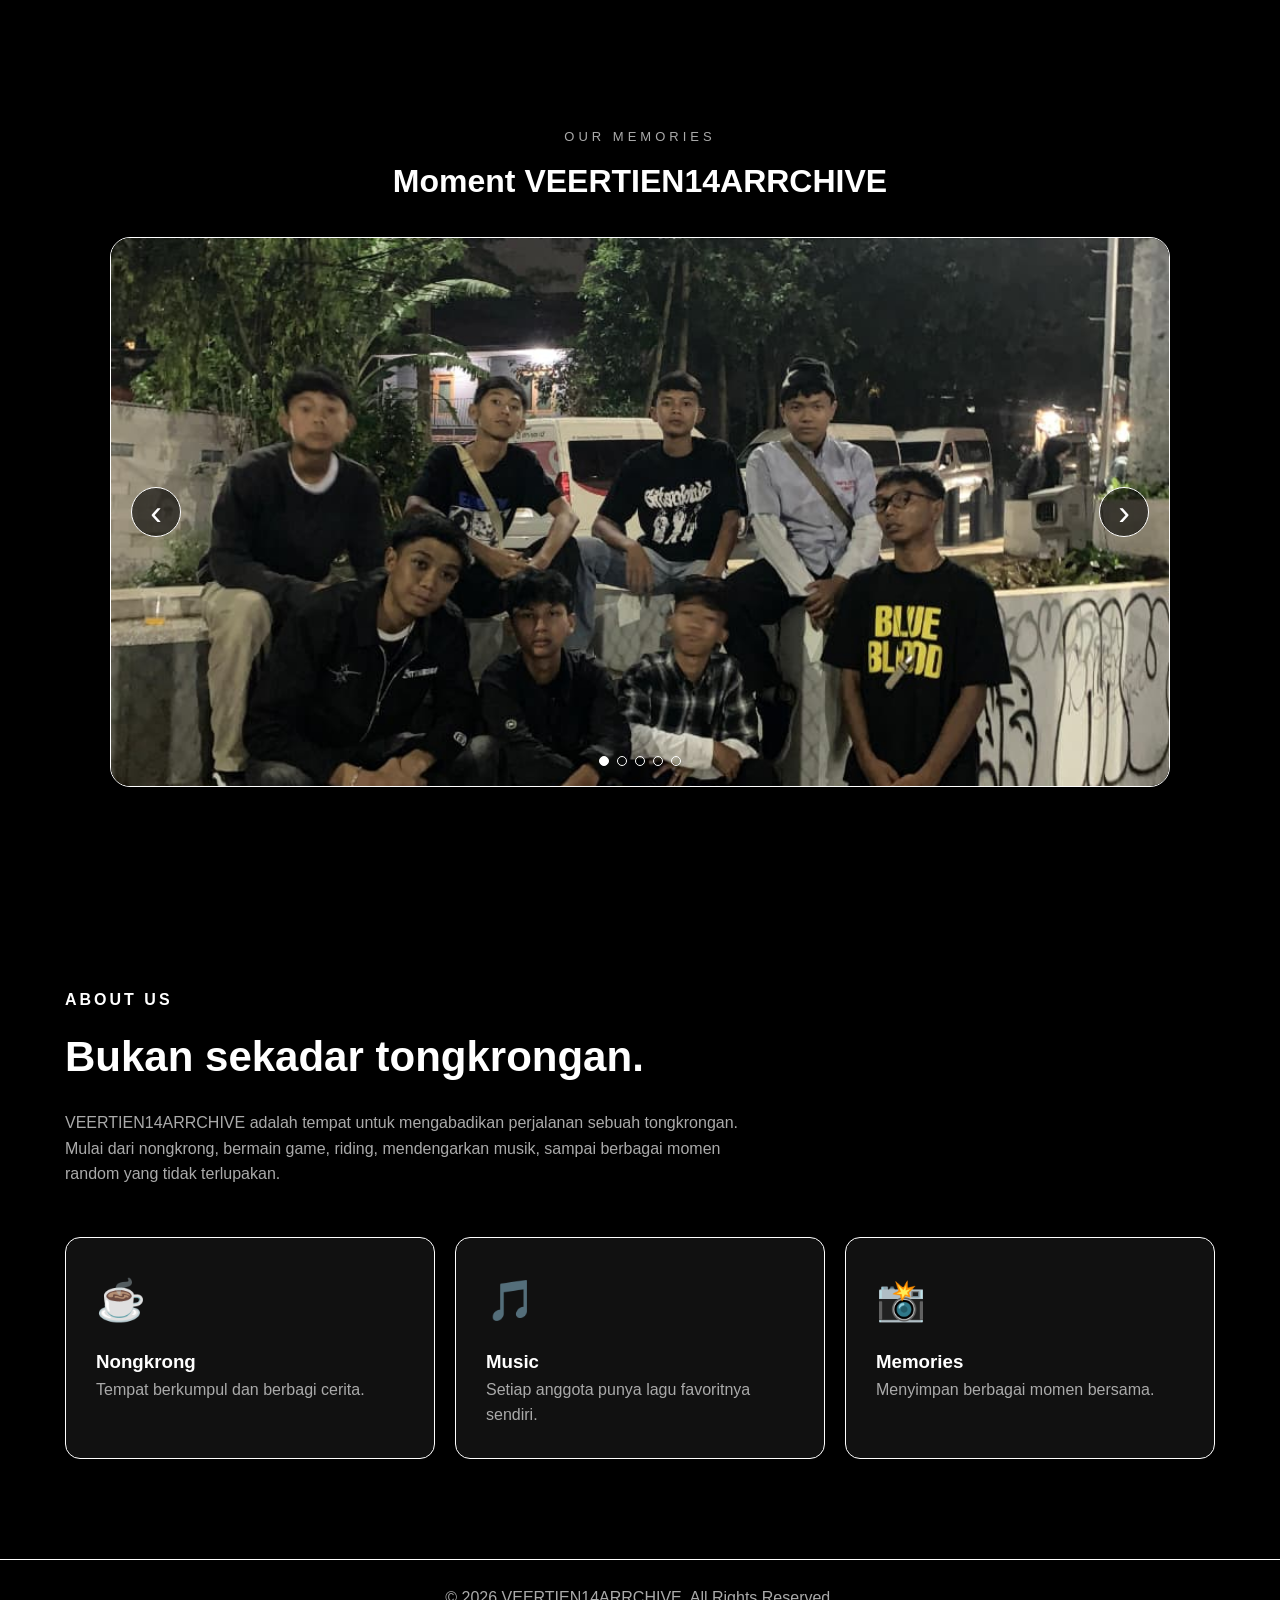
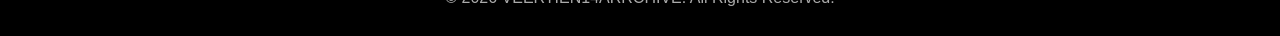
==== commit fc57b7d4: "Merge branch 'main' of https://github.com/RA99r7/veertien14arrchive" ====
--- a/index.html
+++ b/index.html
@@ -7,6 +7,11 @@
     <title>VEERTIEN14ARRCHIVE</title>
 
     <link rel="stylesheet" href="style.css">
+    <link rel="manifest" href="manifest.json">
+
+<meta name="theme-color" content="#000000">
+
+<link rel="apple-touch-icon" href="logo.jpeg">
 </head>
 
 <body>
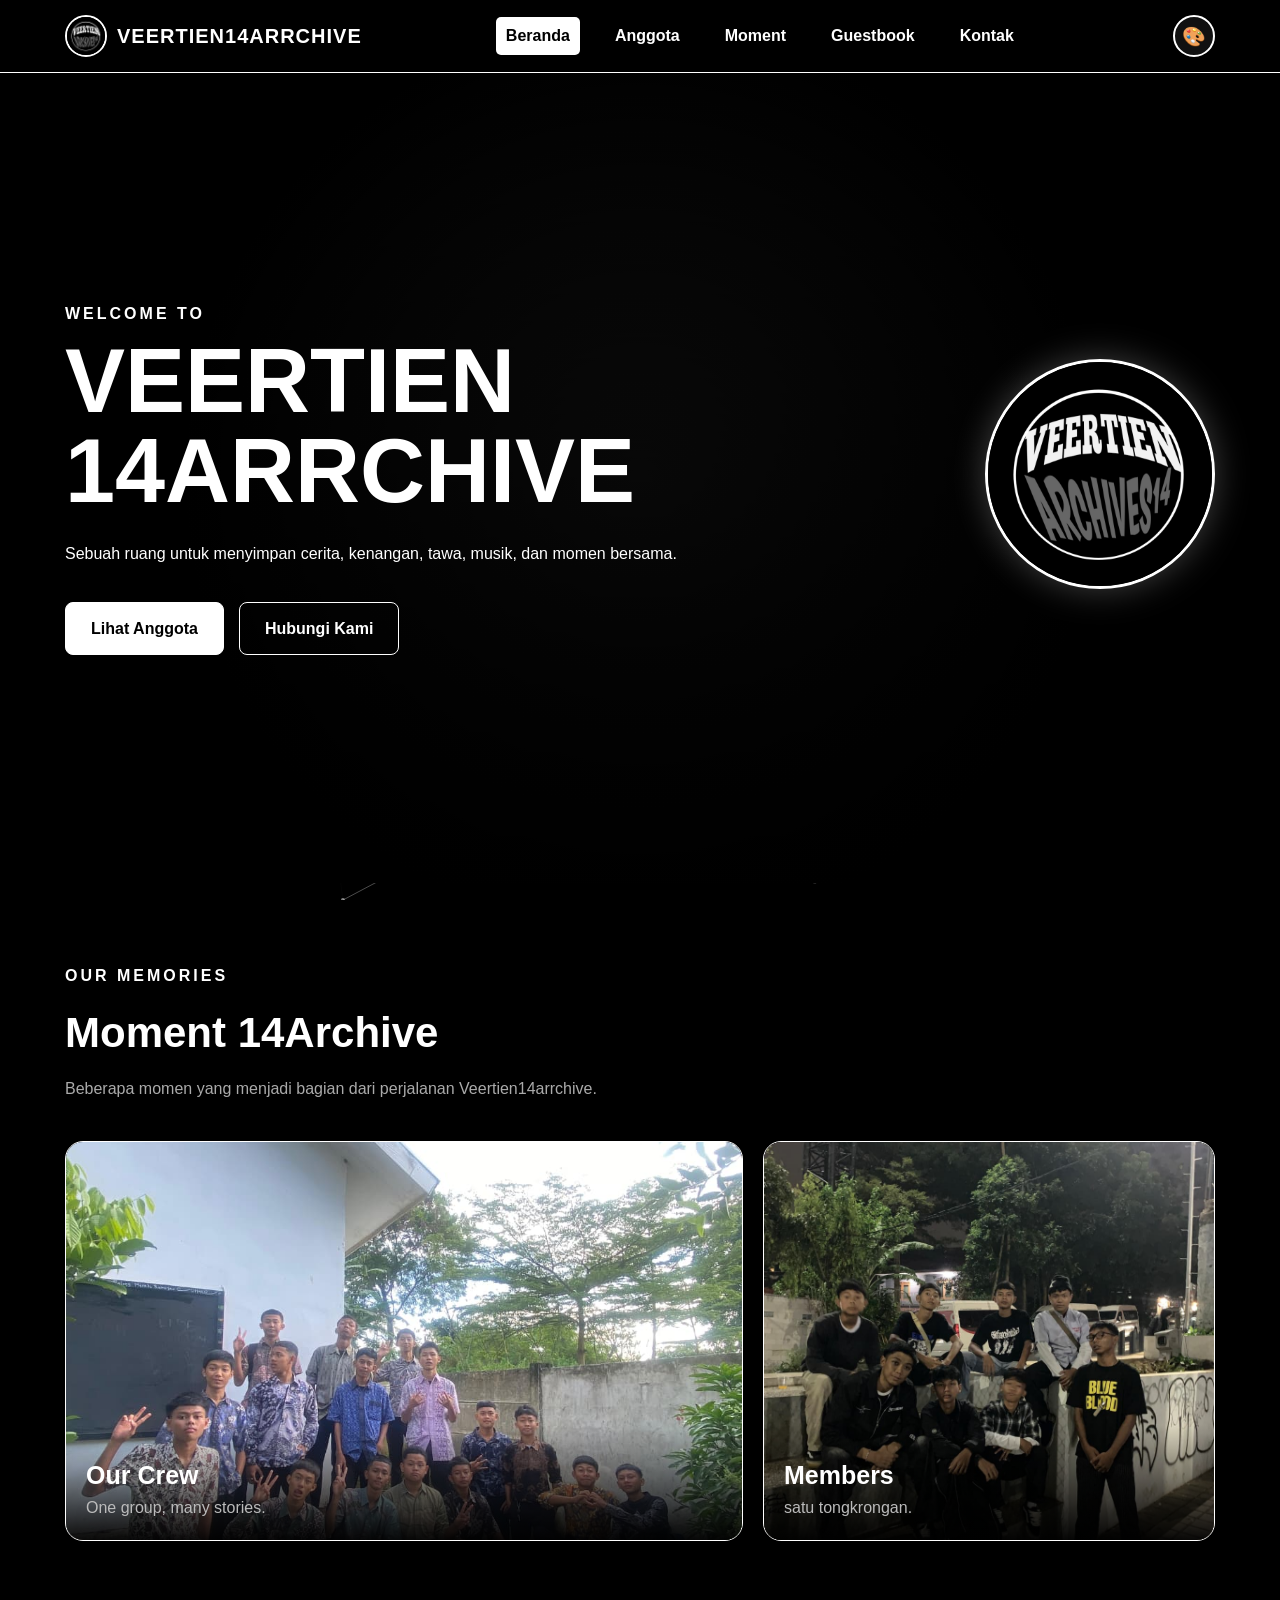
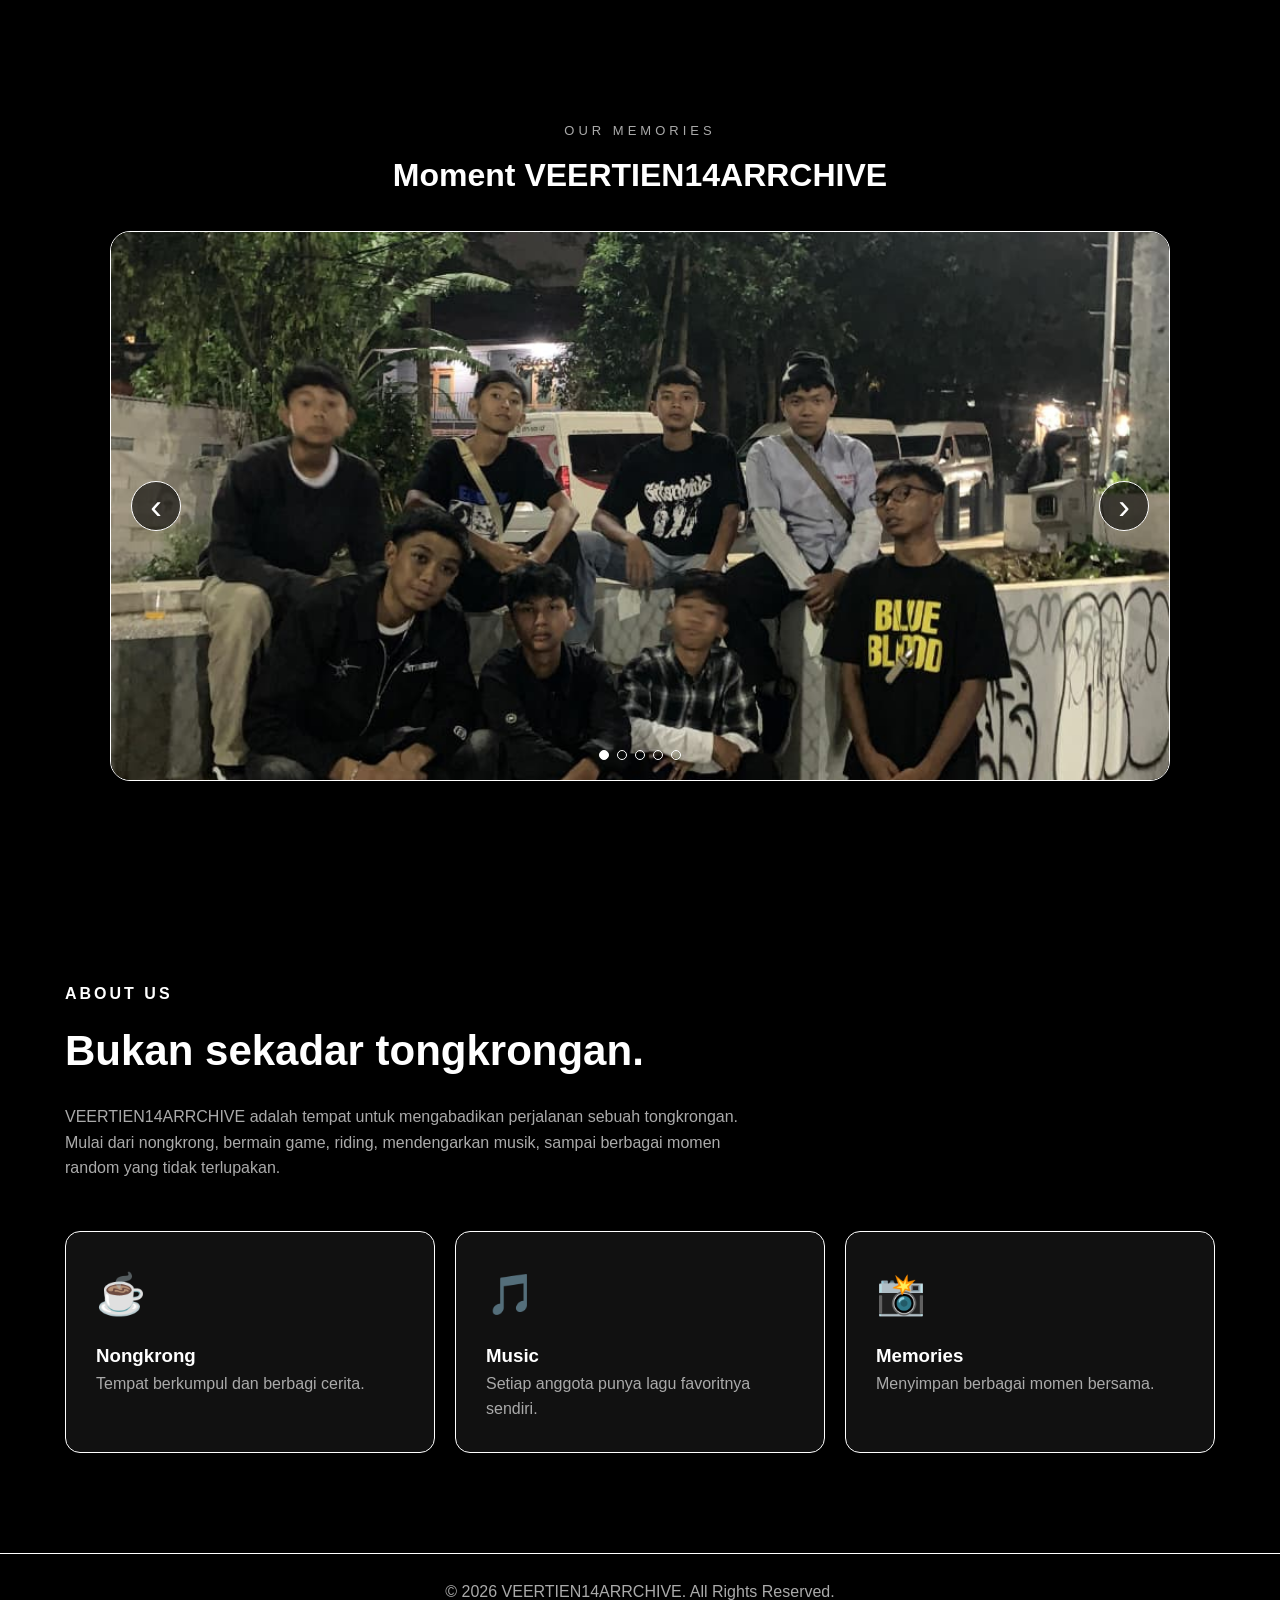
==== commit b75efc69: "update website" ====
--- a/index.html
+++ b/index.html
@@ -7,11 +7,6 @@
     <title>VEERTIEN14ARRCHIVE</title>
 
     <link rel="stylesheet" href="style.css">
-    <link rel="manifest" href="manifest.json">
-
-<meta name="theme-color" content="#000000">
-
-<link rel="apple-touch-icon" href="logo.jpeg">
 </head>
 
 <body>
--- a/style.css
+++ b/style.css
@@ -1,3 +1,7 @@
+/* =========================================================
+   RESET
+========================================================= */
+
 * {
     margin: 0;
     padding: 0;
@@ -10,83 +14,237 @@
 
 body {
     font-family: Arial, Helvetica, sans-serif;
-    background: #000000;
-    color: #ffffff;
+    background: var(--bg);
+    color: var(--text);
     line-height: 1.6;
-}
-
-/* =========================
+    overflow-x: hidden;
+    transition: background 0.5s ease, color 0.5s ease;
+}
+
+/* =========================================================
+   THEME SYSTEM
+========================================================= */
+
+:root {
+    --bg: #000000;
+    --bg-secondary: #111111;
+    --text: #ffffff;
+    --text-secondary: #aaaaaa;
+    --border: #ffffff;
+    --button-bg: #ffffff;
+    --button-text: #000000;
+}
+
+/* BLACK */
+
+body.theme-black {
+    --bg: #000000;
+    --bg-secondary: #111111;
+    --text: #ffffff;
+    --text-secondary: #aaaaaa;
+    --border: #ffffff;
+    --button-bg: #ffffff;
+    --button-text: #000000;
+}
+
+/* WHITE */
+
+body.theme-white {
+    --bg: #f5f5f5;
+    --bg-secondary: #ffffff;
+    --text: #111111;
+    --text-secondary: #555555;
+    --border: #111111;
+    --button-bg: #111111;
+    --button-text: #ffffff;
+}
+
+/* MIDNIGHT */
+
+body.theme-midnight {
+    --bg: #080d1a;
+    --bg-secondary: #111a2e;
+    --text: #eaf2ff;
+    --text-secondary: #9eacc5;
+    --border: #5d8cff;
+    --button-bg: #5d8cff;
+    --button-text: #ffffff;
+}
+
+/* SUNSET */
+
+body.theme-sunset {
+    --bg: #1a0d08;
+    --bg-secondary: #2b1710;
+    --text: #fff4ed;
+    --text-secondary: #d8aaa0;
+    --border: #ff9b6a;
+    --button-bg: #ff9b6a;
+    --button-text: #1a0d08;
+}
+
+/* =========================================================
    NAVBAR
-========================= */
+========================================================= */
 
 header {
     position: sticky;
     top: 0;
     z-index: 1000;
-
-    background: rgba(0, 0, 0, 0.95);
-    border-bottom: 1px solid #ffffff;
+    background: var(--bg);
+    border-bottom: 1px solid var(--border);
+    transition: 0.4s ease;
 }
 
 .navbar {
     max-width: 1200px;
     margin: auto;
-    padding: 18px 25px;
-
+    padding: 15px 25px;
     display: flex;
     align-items: center;
     justify-content: space-between;
 }
 
 .logo {
-    font-size: 22px;
+    display: flex;
+    align-items: center;
+    gap: 10px;
+    font-size: 20px;
     font-weight: bold;
     letter-spacing: 1px;
 }
 
-.logo span {
-    color: #ffffff;
+.logo img {
+    width: 42px;
+    height: 42px;
+    object-fit: cover;
+    border-radius: 50%;
+    border: 2px solid var(--border);
+    transition: 0.3s ease;
+}
+
+.logo img:hover {
+    transform: rotate(10deg) scale(1.08);
+}
+
+.logo-text,
+.logo-text span {
+    color: var(--text);
 }
 
 .nav-menu {
     list-style: none;
     display: flex;
-    gap: 35px;
+    align-items: center;
+    gap: 25px;
 }
 
 .nav-menu a {
-    color: #ffffff;
+    display: block;
+    color: var(--text);
     text-decoration: none;
     font-weight: bold;
-    transition: 0.3s;
+    padding: 6px 10px;
+    border-radius: 5px;
+    transition: 0.3s ease;
 }
 
 .nav-menu a:hover,
 .nav-menu a.active {
-    color: #000000;
-    background: #ffffff;
-    padding: 6px 10px;
-    border-radius: 5px;
+    color: var(--button-text);
+    background: var(--button-bg);
+}
+
+.nav-menu li {
+    transition: 0.3s ease;
+}
+
+.nav-menu li:hover {
+    transform: translateY(-2px);
 }
 
 .menu-toggle {
     display: none;
     background: none;
     border: none;
-    color: #ffffff;
+    color: var(--text);
     font-size: 25px;
-}
-
-/* =========================
+    cursor: pointer;
+}
+
+/* =========================================================
+   THEME SELECTOR
+========================================================= */
+
+.theme-selector {
+    position: relative;
+    margin-left: 15px;
+}
+
+.theme-toggle {
+    width: 42px;
+    height: 42px;
+    border-radius: 50%;
+    border: 2px solid var(--border);
+    background: var(--bg-secondary);
+    color: var(--text);
+    font-size: 19px;
+    cursor: pointer;
+    transition: 0.3s ease;
+}
+
+.theme-toggle:hover {
+    transform: rotate(20deg) scale(1.1);
+}
+
+.theme-menu {
+    position: absolute;
+    top: 52px;
+    right: 0;
+    width: 170px;
+    padding: 8px;
+    background: var(--bg-secondary);
+    border: 1px solid var(--border);
+    border-radius: 12px;
+    box-shadow: 0 10px 30px rgba(0, 0, 0, 0.4);
+    opacity: 0;
+    visibility: hidden;
+    transform: translateY(-10px);
+    transition: 0.3s ease;
+}
+
+.theme-menu.show {
+    opacity: 1;
+    visibility: visible;
+    transform: translateY(0);
+}
+
+.theme-menu button {
+    width: 100%;
+    padding: 10px;
+    border: none;
+    border-radius: 8px;
+    background: transparent;
+    color: var(--text);
+    text-align: left;
+    cursor: pointer;
+    transition: 0.3s ease;
+}
+
+.theme-menu button:hover {
+    background: var(--button-bg);
+    color: var(--button-text);
+    transform: translateX(5px);
+}
+
+/* =========================================================
    HERO
-========================= */
+========================================================= */
 
 .hero {
     min-height: 90vh;
-
     display: flex;
     align-items: center;
-
     background:
         linear-gradient(
             rgba(0, 0, 0, 0.75),
@@ -104,11 +262,12 @@
     width: 100%;
     margin: auto;
     padding: 50px 25px;
+    animation: fadeUp 0.9s ease both;
 }
 
 .small-title,
 .section-label {
-    color: #ffffff;
+    color: var(--text);
     font-weight: bold;
     letter-spacing: 3px;
     margin-bottom: 10px;
@@ -118,668 +277,25 @@
     font-size: clamp(45px, 8vw, 90px);
     line-height: 1;
     margin-bottom: 25px;
+    animation: titleReveal 1s ease both;
 }
 
 .hero h1 span,
 h1 span,
 h2 span {
-    color: #ffffff;
+    color: var(--text);
 }
 
 .hero-content > p:not(.small-title) {
     max-width: 600px;
-    color: #cccccc;
+    color: var(--text-secondary);
     font-size: 18px;
 }
 
-/* =========================
-   BUTTON
-========================= */
-
-.hero-buttons {
-    display: flex;
-    gap: 15px;
-    margin-top: 35px;
-}
-
-.btn {
-    display: inline-block;
-
-    padding: 13px 25px;
-
-    border-radius: 8px;
-
-    background: #ffffff;
-    color: #000000;
-
-    text-decoration: none;
-    font-weight: bold;
-
-    border: 1px solid #ffffff;
-
-    cursor: pointer;
-    transition: 0.3s;
-}
-
-.btn:hover {
-    transform: translateY(-3px);
-
-    background: #000000;
-    color: #ffffff;
-}
-
-.btn.secondary {
-    background: transparent;
-    color: #ffffff;
-    border: 1px solid #ffffff;
-}
-
-.btn.secondary:hover {
-    background: #ffffff;
-    color: #000000;
-}
-
-/* =========================
-   ABOUT
-========================= */
-
-.about {
-    max-width: 1200px;
-    margin: auto;
-    padding: 100px 25px;
-}
-
-.about h2 {
-    font-size: 42px;
-    margin-bottom: 20px;
-}
-
-.about > div:first-child > p:last-child {
-    max-width: 700px;
-    color: #aaaaaa;
-}
-
-.about-cards {
-    display: grid;
-    grid-template-columns: repeat(3, 1fr);
-
-    gap: 20px;
-    margin-top: 50px;
-}
-
-.card {
-    background: #111111;
-
-    padding: 30px;
-
-    border: 1px solid #ffffff;
-    border-radius: 15px;
-
-    transition: 0.3s;
-}
-
-.card:hover {
-    transform: translateY(-8px);
-
-    background: #ffffff;
-    color: #000000;
-
-    border-color: #ffffff;
-}
-
-.icon {
-    font-size: 40px;
-    margin-bottom: 15px;
-}
-
-.card p {
-    color: #aaaaaa;
-}
-
-.card:hover p {
-    color: #333333;
-}
-
-/* =========================
-   PAGE HEADER
-========================= */
-
-.page-header {
-    text-align: center;
-    padding: 90px 20px 60px;
-}
-
-.page-header h1 {
-    font-size: 55px;
-    margin-bottom: 15px;
-}
-
-.page-header p:last-child {
-    color: #999999;
-}
-
-/* =========================
-   MEMBERS
-========================= */
-
-.members {
-    max-width: 1200px;
-    margin: auto;
-
-    padding: 20px 25px 100px;
-
-    display: grid;
-    grid-template-columns: repeat(3, 1fr);
-
-    gap: 25px;
-}
-
-.member-card {
-    text-align: center;
-
-    background: #111111;
-
-    border: 1px solid #ffffff;
-    border-radius: 15px;
-
-    padding: 35px 20px;
-
-    transition: 0.3s;
-}
-
-.member-card:hover {
-    transform: translateY(-7px);
-
-    background: #ffffff;
-    color: #000000;
-
-    border-color: #ffffff;
-}
-
-.avatar {
-    width: 90px;
-    height: 90px;
-
-    margin: auto auto 20px;
-
-    display: flex;
-    align-items: center;
-    justify-content: center;
-
-    border-radius: 50%;
-
-    background: #ffffff;
-    color: #000000;
-
-    font-size: 35px;
-    font-weight: bold;
-}
-
-.member-card .role {
-    color: #ffffff;
-    font-weight: bold;
-    margin-bottom: 10px;
-}
-
-.member-card p:last-child {
-    color: #999999;
-}
-
-.member-card:hover .role {
-    color: #000000;
-}
-
-.member-card:hover p:last-child {
-    color: #333333;
-}
-
-/* =========================
-   CONTACT
-========================= */
-
-.contact {
-    max-width: 1100px;
-    margin: auto;
-
-    padding: 20px 25px 100px;
-
-    display: grid;
-    grid-template-columns: 1fr 1fr;
-
-    gap: 60px;
-}
-
-.contact-info h2 {
-    font-size: 45px;
-    margin-bottom: 20px;
-}
-
-.contact-info > p {
-    color: #aaaaaa;
-    margin-bottom: 35px;
-}
-
-.contact-item {
-    padding: 18px 0;
-    border-bottom: 1px solid #ffffff;
-}
-
-.contact-item strong {
-    color: #ffffff;
-}
-
-.contact-item p {
-    color: #aaaaaa;
-}
-
-.contact-form {
-    background: #111111;
-
-    padding: 30px;
-
-    border-radius: 15px;
-    border: 1px solid #ffffff;
-}
-
-.contact-form label {
-    display: block;
-    margin-bottom: 7px;
-    font-weight: bold;
-}
-
-.contact-form input,
-.contact-form textarea {
-    width: 100%;
-
-    padding: 13px;
-    margin-bottom: 20px;
-
-    background: #000000;
-
-    border: 1px solid #ffffff;
-    border-radius: 7px;
-
-    color: #ffffff;
-
-    outline: none;
-}
-
-.contact-form input:focus,
-.contact-form textarea:focus {
-    border-color: #ffffff;
-    background: #111111;
-}
-
-/* =========================
-   FOOTER
-========================= */
-
-footer {
-    text-align: center;
-
-    padding: 25px;
-
-    background: #000000;
-
-    border-top: 1px solid #ffffff;
-
-    color: #777777;
-}
-
-/* =========================
-   RESPONSIVE
-========================= */
-
-@media (max-width: 768px) {
-
-    .nav-menu {
-        display: none;
-
-        position: absolute;
-
-        top: 70px;
-        left: 0;
-
-        width: 100%;
-
-        flex-direction: column;
-        gap: 0;
-
-        background: #000000;
-
-        border-bottom: 1px solid #ffffff;
-    }
-
-    .nav-menu.show {
-        display: flex;
-    }
-
-    .nav-menu li {
-        text-align: center;
-        padding: 15px;
-    }
-
-    .menu-toggle {
-        display: block;
-    }
-
-    .about-cards,
-    .members,
-    .contact {
-        grid-template-columns: 1fr;
-    }
-
-    .hero h1 {
-        font-size: 50px;
-    }
-
-    .page-header h1 {
-        font-size: 40px;
-    }
-
-    .about h2 {
-        font-size: 32px;
-    }
-
-    .hero-buttons {
-        flex-direction: column;
-        align-items: flex-start;
-    }
-}
-
-/* =========================
-   GALLERY
-========================= */
-
-.gallery {
-    max-width: 1200px;
-    margin: auto;
-
-    padding: 80px 25px;
-}
-
-.section-title {
-    margin-bottom: 40px;
-}
-
-.section-title h2 {
-    font-size: 42px;
-    margin-bottom: 10px;
-}
-
-.section-title > p:last-child {
-    color: #999999;
-}
-
-.gallery-container {
-    display: grid;
-
-    grid-template-columns: 1.5fr 1fr;
-
-    gap: 20px;
-}
-
-.gallery-image {
-    position: relative;
-
-    height: 400px;
-
-    overflow: hidden;
-
-    border-radius: 18px;
-
-    border: 1px solid #ffffff;
-
-    background: #111111;
-}
-
-.gallery-image img {
-    width: 100%;
-    height: 100%;
-
-    object-fit: cover;
-
-    transition: 0.5s;
-}
-
-.gallery-image:hover img {
-    transform: scale(1.08);
-}
-
-.image-caption {
-    position: absolute;
-
-    bottom: 0;
-    left: 0;
-    right: 0;
-
-    padding: 30px 20px 20px;
-
-    background: linear-gradient(
-        transparent,
-        rgba(0, 0, 0, 0.95)
-    );
-}
-
-.image-caption h3 {
-    font-size: 25px;
-}
-
-.image-caption p {
-    color: #bbbbbb;
-}
-
-/* =========================
-   MUSIC PLAYER
-========================= */
-
-.music-player {
-    margin-top: 20px;
-
-    padding-top: 15px;
-
-    border-top: 1px solid #ffffff;
-}
-
-.music-player p {
-    color: #ffffff;
-
-    font-size: 14px;
-    font-weight: bold;
-
-    margin-bottom: 10px;
-}
-
-.play-btn {
-    width: 100%;
-
-    padding: 10px;
-
-    border: 1px solid #ffffff;
-    border-radius: 7px;
-
-    background: #ffffff;
-    color: #000000;
-
-    font-weight: bold;
-
-    cursor: pointer;
-
-    transition: 0.3s;
-}
-
-.play-btn:hover {
-    background: #000000;
-    color: #ffffff;
-
-    transform: translateY(-2px);
-}
-
-.play-btn.playing {
-    background: #000000;
-    color: #ffffff;
-
-    border: 1px solid #ffffff;
-}
-
-/* =========================
-   RESPONSIVE GALLERY
-========================= */
-
-@media (max-width: 768px) {
-
-    .gallery-container {
-        grid-template-columns: 1fr;
-    }
-
-    .gallery-image {
-        height: 300px;
-    }
-}
-
-/* =========================
-   LOGO NAVBAR
-========================= */
-
-.logo {
-    display: flex;
-
-    align-items: center;
-
-    gap: 10px;
-
-    font-size: 20px;
-
-    font-weight: bold;
-
-    letter-spacing: 1px;
-}
-
-.logo img {
-    width: 42px;
-    height: 42px;
-
-    object-fit: cover;
-
-    border-radius: 50%;
-
-    border: 2px solid #ffffff;
-
-    transition: 0.3s;
-}
-
-.logo img:hover {
-    transform: rotate(10deg) scale(1.08);
-}
-
-.logo-text {
-    color: #ffffff;
-}
-
-.logo-text span {
-    color: #ffffff;
-}
-
-/* FOTO ANGGOTA */
-
-.member-photo {
-    width: 150px;
-    height: 150px;
-    object-fit: cover;
-    border-radius: 50%;
-    border: 3px solid #ffffff;
-    display: block;
-    margin: 0 auto 15px;
-    transition: 0.3s ease;
-}
-
-.member-card:hover .member-photo {
-    transform: scale(1.05);
-    border-color: #000000;
-}
-
-/* AVATAR NOMOR */
-
-.avatar {
-    width: 45px;
-    height: 45px;
-    border-radius: 50%;
-    background: #ffffff;
-    color: #000000;
-    display: flex;
-    align-items: center;
-    justify-content: center;
-    font-weight: bold;
-    margin: 0 auto 15px;
-}
-
-/* MUSIC PLAYER */
-
-.music-player {
-    margin-top: 20px;
-    padding-top: 15px;
-    border-top: 1px solid #ffffff;
-}
-
-.music-player p {
-    margin-bottom: 10px;
-}
-
-.play-btn {
-    background: #ffffff;
-    color: #000000;
-    border: 1px solid #ffffff;
-    padding: 10px 20px;
-    border-radius: 8px;
-    cursor: pointer;
-    font-weight: bold;
-    transition: 0.3s ease;
-}
-
-.play-btn:hover {
-    background: #000000;
-    color: #ffffff;
-    border-color: #ffffff;
-}
-
-/* =========================
-   CONTACT LINK
-========================= */
-
-.contact-link {
-    display: block;
-    text-decoration: none;
-    color: inherit;
-    cursor: pointer;
-    transition: 0.3s ease;
-}
-
-.contact-link:hover {
-    transform: translateX(8px);
-    border-color: #fff;
-    background: #111;
-}
-
-.contact-link strong {
-    display: block;
-    margin-bottom: 8px;
-}
-
-.contact-link p {
-    margin: 0 0 8px;
-}
-
-.contact-link span {
-    color: #aaa;
-    font-size: 13px;
-    transition: 0.3s ease;
-}
-
-.contact-link:hover span {
-    color: #fff;
-}
-
-/* LOGO DI SEBELAH KANAN WELCOME */
+/* =========================================================
+   WELCOME LOGO
+========================================================= */
+
 .welcome-logo {
     display: flex;
     align-items: center;
@@ -801,60 +317,471 @@
     height: 230px;
     object-fit: cover;
     border-radius: 50%;
-    border: 3px solid #ffffff;
+    border: 3px solid var(--border);
     box-shadow: 0 0 35px rgba(255, 255, 255, 0.25);
-    transition: 0.4s ease;
-}
-
-.welcome-logo-image img:hover {
-    transform: scale(1.08) rotate(5deg);
-}
-
-/* MOBILE */
-@media (max-width: 768px) {
-    .welcome-logo {
-        flex-direction: column;
-        text-align: center;
-        gap: 30px;
-    }
-
-    .welcome-logo-image {
-        order: -1;
-    }
-
-    .welcome-logo-image img {
-        width: 150px;
-        height: 150px;
-    }
-
-    .welcome-text > p:not(.small-title) {
-        margin-left: auto;
-        margin-right: auto;
-    }
-
-    .hero-buttons {
-        justify-content: center;
-        align-items: center;
-    }
-}
-
-/* =========================
-   MOMENT PAGE
-========================= */
+    animation: logoFloat 4s ease-in-out infinite;
+}
+
+/* =========================================================
+   BUTTON
+========================================================= */
+
+.hero-buttons {
+    display: flex;
+    gap: 15px;
+    margin-top: 35px;
+}
+
+.btn {
+    display: inline-block;
+    padding: 13px 25px;
+    border-radius: 8px;
+    background: var(--button-bg);
+    color: var(--button-text);
+    text-decoration: none;
+    font-weight: bold;
+    border: 1px solid var(--border);
+    cursor: pointer;
+    transition: 0.3s ease;
+}
+
+.btn:hover {
+    transform: translateY(-5px) scale(1.03);
+    background: var(--bg);
+    color: var(--text);
+}
+
+.btn:active {
+    transform: scale(0.95);
+}
+
+.btn.secondary {
+    background: transparent;
+    color: var(--text);
+}
+
+.btn.secondary:hover {
+    background: var(--button-bg);
+    color: var(--button-text);
+}
+
+/* =========================================================
+   ABOUT
+========================================================= */
+
+.about {
+    max-width: 1200px;
+    margin: auto;
+    padding: 100px 25px;
+    animation: fadeUp 0.9s ease both;
+}
+
+.about h2 {
+    font-size: 42px;
+    margin-bottom: 20px;
+}
+
+.about > div:first-child > p:last-child {
+    max-width: 700px;
+    color: var(--text-secondary);
+}
+
+.about-cards {
+    display: grid;
+    grid-template-columns: repeat(3, 1fr);
+    gap: 20px;
+    margin-top: 50px;
+}
+
+/* =========================================================
+   CARD
+========================================================= */
+
+.card {
+    background: var(--bg-secondary);
+    color: var(--text);
+    padding: 30px;
+    border: 1px solid var(--border);
+    border-radius: 15px;
+    transition: 0.3s ease;
+    animation: cardAppear 0.7s ease both;
+}
+
+.card:hover {
+    transform: translateY(-8px);
+    background: var(--button-bg);
+    color: var(--button-text);
+}
+
+.icon {
+    font-size: 40px;
+    margin-bottom: 15px;
+}
+
+.card p {
+    color: var(--text-secondary);
+}
+
+.card:hover p {
+    color: var(--button-text);
+}
+
+/* =========================================================
+   PAGE HEADER
+========================================================= */
+
+.page-header {
+    text-align: center;
+    padding: 90px 20px 60px;
+    animation: fadeUp 0.9s ease both;
+}
+
+.page-header h1 {
+    font-size: 55px;
+    margin-bottom: 15px;
+}
+
+.page-header p:last-child {
+    color: var(--text-secondary);
+}
+
+/* =========================================================
+   MEMBERS
+========================================================= */
+
+.members {
+    max-width: 1200px;
+    margin: auto;
+    padding: 20px 25px 100px;
+    display: grid;
+    grid-template-columns: repeat(3, 1fr);
+    gap: 25px;
+}
+
+.member-card {
+    text-align: center;
+    background: var(--bg-secondary);
+    color: var(--text);
+    border: 1px solid var(--border);
+    border-radius: 15px;
+    padding: 35px 20px;
+    transition: 0.3s ease;
+    animation: cardAppear 0.7s ease both;
+}
+
+.member-card:hover {
+    transform: translateY(-10px) scale(1.02);
+    background: var(--button-bg);
+    color: var(--button-text);
+}
+
+.member-photo {
+    width: 150px;
+    height: 150px;
+    object-fit: cover;
+    border-radius: 50%;
+    border: 3px solid var(--border);
+    display: block;
+    margin: 0 auto 15px;
+    cursor: pointer;
+    transition: 0.5s ease;
+}
+
+.member-card:hover .member-photo {
+    transform: scale(1.08);
+}
+
+.avatar {
+    width: 45px;
+    height: 45px;
+    border-radius: 50%;
+    background: var(--button-bg);
+    color: var(--button-text);
+    display: flex;
+    align-items: center;
+    justify-content: center;
+    font-weight: bold;
+    margin: 0 auto 15px;
+}
+
+.member-card .role {
+    color: var(--text);
+    font-weight: bold;
+    margin-bottom: 10px;
+}
+
+.member-card p:last-child {
+    color: var(--text-secondary);
+}
+
+/* =========================================================
+   MUSIC PLAYER
+========================================================= */
+
+.music-player {
+    margin-top: 20px;
+    padding-top: 15px;
+    border-top: 1px solid var(--border);
+}
+
+.music-player p {
+    color: var(--text);
+    font-size: 14px;
+    font-weight: bold;
+    margin-bottom: 10px;
+}
+
+.play-btn {
+    width: 100%;
+    padding: 10px;
+    border: 1px solid var(--border);
+    border-radius: 8px;
+    background: var(--button-bg);
+    color: var(--button-text);
+    font-weight: bold;
+    cursor: pointer;
+    transition: 0.3s ease;
+}
+
+.play-btn:hover {
+    background: var(--bg);
+    color: var(--text);
+    transform: translateY(-2px);
+}
+
+.play-btn.playing {
+    background: var(--bg);
+    color: var(--text);
+}
+
+/* =========================================================
+   CONTACT
+========================================================= */
+
+.contact {
+    max-width: 1100px;
+    margin: auto;
+    padding: 20px 25px 100px;
+    display: grid;
+    grid-template-columns: 1fr 1fr;
+    gap: 60px;
+    animation: fadeUp 0.9s ease both;
+}
+
+.contact-info h2 {
+    font-size: 45px;
+    margin-bottom: 20px;
+}
+
+.contact-info > p {
+    color: var(--text-secondary);
+    margin-bottom: 35px;
+}
+
+.contact-item {
+    padding: 18px 0;
+    border-bottom: 1px solid var(--border);
+    transition: 0.3s ease;
+}
+
+.contact-item strong {
+    color: var(--text);
+}
+
+.contact-item p {
+    color: var(--text-secondary);
+}
+
+.contact-link {
+    display: block;
+    text-decoration: none;
+    color: inherit;
+    cursor: pointer;
+}
+
+.contact-link:hover {
+    transform: translateX(8px);
+}
+
+.contact-link strong {
+    display: block;
+    margin-bottom: 8px;
+}
+
+.contact-link p {
+    margin-bottom: 8px;
+}
+
+.contact-link span {
+    color: var(--text-secondary);
+    font-size: 13px;
+}
+
+.contact-link:hover span {
+    color: var(--text);
+}
+
+/* =========================================================
+   CONTACT CENTER
+========================================================= */
+
+.contact-center {
+    max-width: 800px;
+    margin: auto;
+    display: flex;
+    justify-content: center;
+}
+
+.contact-center .contact-info {
+    width: 100%;
+    text-align: center;
+}
+
+.contact-center .contact-info > p {
+    max-width: 650px;
+    margin: 0 auto 30px;
+}
+
+.contact-center .contact-item {
+    text-align: left;
+}
+
+/* =========================================================
+   CONTACT FORM
+========================================================= */
+
+.contact-form {
+    background: var(--bg-secondary);
+    padding: 30px;
+    border-radius: 15px;
+    border: 1px solid var(--border);
+}
+
+.contact-form label {
+    display: block;
+    margin-bottom: 7px;
+    font-weight: bold;
+}
+
+.contact-form input,
+.contact-form textarea {
+    width: 100%;
+    padding: 13px;
+    margin-bottom: 20px;
+    background: var(--bg);
+    border: 1px solid var(--border);
+    border-radius: 7px;
+    color: var(--text);
+    outline: none;
+    font-family: inherit;
+}
+
+.contact-form input:focus,
+.contact-form textarea:focus {
+    background: var(--bg-secondary);
+}
+
+/* =========================================================
+   FOOTER
+========================================================= */
+
+footer {
+    text-align: center;
+    padding: 25px;
+    background: var(--bg);
+    border-top: 1px solid var(--border);
+    color: var(--text-secondary);
+}
+
+/* =========================================================
+   GALLERY
+========================================================= */
+
+.gallery {
+    max-width: 1200px;
+    margin: auto;
+    padding: 80px 25px;
+    animation: fadeUp 0.9s ease both;
+}
+
+.section-title {
+    margin-bottom: 40px;
+}
+
+.section-title h2 {
+    font-size: 42px;
+    margin-bottom: 10px;
+}
+
+.section-title > p:last-child {
+    color: var(--text-secondary);
+}
+
+.gallery-container {
+    display: grid;
+    grid-template-columns: 1.5fr 1fr;
+    gap: 20px;
+}
+
+.gallery-image {
+    position: relative;
+    height: 400px;
+    overflow: hidden;
+    border-radius: 18px;
+    border: 1px solid var(--border);
+    background: var(--bg-secondary);
+}
+
+.gallery-image img {
+    width: 100%;
+    height: 100%;
+    object-fit: cover;
+    transition: 0.5s ease;
+}
+
+.gallery-image:hover img {
+    transform: scale(1.08);
+}
+
+.image-caption {
+    position: absolute;
+    bottom: 0;
+    left: 0;
+    right: 0;
+    padding: 30px 20px 20px;
+    background: linear-gradient(
+        transparent,
+        rgba(0, 0, 0, 0.95)
+    );
+}
+
+.image-caption h3 {
+    font-size: 25px;
+}
+
+.image-caption p {
+    color: #bbbbbb;
+}
+
+/* =========================================================
+   MOMENT
+========================================================= */
 
 .moment-video {
     max-width: 1200px;
     margin: auto;
     padding: 20px 25px 80px;
+    animation: fadeUp 0.9s ease both;
 }
 
 .video-container {
     width: 100%;
-    background: #111111;
-    border: 1px solid #ffffff;
+    background: var(--bg-secondary);
+    border: 1px solid var(--border);
     border-radius: 18px;
     padding: 10px;
     overflow: hidden;
+    animation: videoReveal 1s ease both;
 }
 
 .video-container video {
@@ -863,16 +790,14 @@
     display: block;
     object-fit: cover;
     border-radius: 12px;
-    background: #000000;
-}
-
-
-/* PHOTO GALLERY */
+    background: #000;
+}
 
 .moment-gallery {
     max-width: 1200px;
     margin: auto;
     padding: 30px 25px 100px;
+    animation: fadeUp 0.9s ease both;
 }
 
 .moment-grid {
@@ -886,9 +811,10 @@
     height: 230px;
     overflow: hidden;
     border-radius: 15px;
-    border: 1px solid #ffffff;
-    background: #111111;
+    border: 1px solid var(--border);
+    background: var(--bg-secondary);
     cursor: pointer;
+    animation: cardAppear 0.7s ease both;
 }
 
 .moment-card img {
@@ -906,14 +832,13 @@
 .moment-card::after {
     content: "";
     position: absolute;
-    left: 0;
-    right: 0;
-    bottom: 0;
+    inset: auto 0 0;
     height: 50%;
     background: linear-gradient(
         transparent,
         rgba(0, 0, 0, 0.9)
     );
+    pointer-events: none;
 }
 
 .moment-card span {
@@ -926,465 +851,43 @@
     font-size: 15px;
 }
 
-
-/* RESPONSIVE MOMENT */
-
-@media (max-width: 900px) {
-
-    .moment-grid {
-        grid-template-columns: repeat(2, 1fr);
-    }
-
-    .video-container video {
-        height: 450px;
-    }
-
-}
-
-
-@media (max-width: 600px) {
-
-    .moment-grid {
-        grid-template-columns: 1fr;
-    }
-
-    .moment-card {
-        height: 260px;
-    }
-
-    .video-container video {
-        height: 300px;
-    }
-
-}
-
-/* =========================
-   THEME SYSTEM
-========================= */
-
-:root {
-    --bg: #000000;
-    --bg-secondary: #111111;
-    --text: #ffffff;
-    --text-secondary: #aaaaaa;
-    --border: #ffffff;
-    --button-bg: #ffffff;
-    --button-text: #000000;
-}
-
-
-/* LIGHT MODE */
-
-body.light-mode {
-    --bg: #f5f5f5;
-    --bg-secondary: #ffffff;
-    --text: #111111;
-    --text-secondary: #555555;
-    --border: #111111;
-    --button-bg: #111111;
-    --button-text: #ffffff;
-}
-
-
-/* TERAPKAN WARNA */
-
-body {
-    background: var(--bg);
-    color: var(--text);
-    transition:
-        background 0.5s ease,
-        color 0.5s ease;
-}
-
-header {
-    background: var(--bg);
-    border-bottom-color: var(--border);
-}
-
-.navbar {
-    transition: 0.5s ease;
-}
-
-.logo-text,
-.logo-text span {
-    color: var(--text);
-}
-
-.nav-menu a {
-    color: var(--text);
-}
-
-.nav-menu a:hover,
-.nav-menu a.active {
-    color: var(--button-text);
-    background: var(--button-bg);
-}
-
-.menu-toggle {
-    color: var(--text);
-}
-
-
-/* THEME BUTTON */
-
-.theme-toggle {
-    width: 42px;
-    height: 42px;
-    border-radius: 50%;
-    border: 2px solid var(--border);
-    background: var(--bg-secondary);
-    color: var(--text);
-    font-size: 19px;
-    cursor: pointer;
-    transition: 0.3s ease;
-    margin-left: 20px;
-}
-
-.theme-toggle:hover {
-    transform: rotate(20deg) scale(1.1);
-}
-
-
-/* CARD */
-
-.card,
-.member-card,
-.contact-form,
-.moment-card,
-.video-container,
-.gallery-image {
-    background: var(--bg-secondary);
-    color: var(--text);
-    border-color: var(--border);
-    transition:
-        background 0.5s ease,
-        color 0.5s ease,
-        transform 0.3s ease;
-}
-
-
-/* TEKS */
-
-.hero-content > p:not(.small-title),
-.section-title > p:last-child,
-.page-header p:last-child,
-.about > div:first-child > p:last-child,
-.card p,
-.member-card .role,
-.contact-info > p,
-.contact-item p {
-    color: var(--text-secondary);
-}
-
-
-/* FORM */
-
-.contact-form input,
-.contact-form textarea {
-    background: var(--bg);
-    color: var(--text);
-    border-color: var(--border);
-}
-
-
-/* FOOTER */
-
-footer {
-    background: var(--bg);
-    color: var(--text-secondary);
-    border-top-color: var(--border);
-}
-
-
-/* =========================
-   ANIMATIONS
-========================= */
-
-
-/* ANIMASI SAAT HALAMAN DIBUKA */
-
-.hero-content,
-.page-header,
-.gallery,
-.about,
-.members,
-.contact,
-.moment-video,
-.moment-gallery {
-    animation: fadeUp 0.9s ease both;
-}
-
-
-@keyframes fadeUp {
-
-    from {
-        opacity: 0;
-        transform: translateY(35px);
-    }
-
-    to {
-        opacity: 1;
-        transform: translateY(0);
-    }
-
-}
-
-
-/* LOGO HERO */
-
-.welcome-logo-image img {
-    animation: logoFloat 4s ease-in-out infinite;
-}
-
-
-@keyframes logoFloat {
-
-    0%,
-    100% {
-        transform: translateY(0);
-    }
-
-    50% {
-        transform: translateY(-12px);
-    }
-
-}
-
-
-/* JUDUL */
-
-.hero h1 {
-    animation: titleReveal 1s ease both;
-}
-
-
-@keyframes titleReveal {
-
-    from {
-        opacity: 0;
-        transform: translateX(-40px);
-    }
-
-    to {
-        opacity: 1;
-        transform: translateX(0);
-    }
-
-}
-
-
-/* TOMBOL */
-
-.btn {
-    transition:
-        transform 0.3s ease,
-        background 0.3s ease,
-        color 0.3s ease;
-}
-
-.btn:hover {
-    transform: translateY(-5px) scale(1.03);
-}
-
-
-/* FOTO */
-
-.gallery-image img,
-.moment-card img,
-.member-photo {
-    transition:
-        transform 0.5s ease,
-        filter 0.5s ease;
-}
-
-.gallery-image:hover img,
-.moment-card:hover img {
-    transform: scale(1.08);
-}
-
-
-/* CARD */
-
-.card:hover,
-.member-card:hover,
-.moment-card:hover {
-    transform: translateY(-8px);
-}
-
-
-/* ANIMASI NAVBAR */
-
-.nav-menu li {
-    transition: transform 0.3s ease;
-}
-
-.nav-menu li:hover {
-    transform: translateY(-2px);
-}
-
-
-/* ANIMASI VIDEO */
-
-.video-container {
-    animation: videoReveal 1s ease both;
-}
-
-
-@keyframes videoReveal {
-
-    from {
-        opacity: 0;
-        transform: scale(0.96);
-    }
-
-    to {
-        opacity: 1;
-        transform: scale(1);
-    }
-
-}
-
-
-/* ANIMASI FOTO SATU PER SATU */
-
-.moment-card {
-    animation: photoReveal 0.7s ease both;
-}
-
-
-@keyframes photoReveal {
-
-    from {
-        opacity: 0;
-        transform: scale(0.9);
-    }
-
-    to {
-        opacity: 1;
-        transform: scale(1);
-    }
-
-}
-
-
-/* DELAY FOTO */
-
-.moment-card:nth-child(1) {
-    animation-delay: 0.05s;
-}
-
-.moment-card:nth-child(2) {
-    animation-delay: 0.1s;
-}
-
-.moment-card:nth-child(3) {
-    animation-delay: 0.15s;
-}
-
-.moment-card:nth-child(4) {
-    animation-delay: 0.2s;
-}
-
-.moment-card:nth-child(5) {
-    animation-delay: 0.25s;
-}
-
-.moment-card:nth-child(6) {
-    animation-delay: 0.3s;
-}
-
-.moment-card:nth-child(7) {
-    animation-delay: 0.35s;
-}
-
-.moment-card:nth-child(8) {
-    animation-delay: 0.4s;
-}
-
-
-/* MOBILE */
-
-@media (max-width: 768px) {
-
-    .theme-toggle {
-        margin-left: auto;
-        margin-right: 10px;
-    }
-
-}
-
-/* =========================
+/* =========================================================
    LIGHTBOX
-========================= */
-
-.lightbox {
+========================================================= */
+
+.lightbox,
+.member-lightbox {
     position: fixed;
     inset: 0;
     z-index: 9999;
-
     display: none;
     align-items: center;
     justify-content: center;
-
-    background: rgba(0, 0, 0, 0.92);
-
-    padding: 30px;
-}
-
-.lightbox.show {
+    background: rgba(0, 0, 0, 0.94);
+    padding: 20px;
+}
+
+.lightbox.show,
+.member-lightbox.show {
     display: flex;
     animation: lightboxFade 0.3s ease;
 }
-
-@keyframes lightboxFade {
-    from {
-        opacity: 0;
-    }
-
-    to {
-        opacity: 1;
-    }
-}
-
 
 .lightbox-content {
     max-width: 85%;
     max-height: 90vh;
-
     text-align: center;
 }
-
 
 .lightbox-content img {
     max-width: 100%;
     max-height: 78vh;
-
     object-fit: contain;
-
     border-radius: 12px;
     border: 2px solid #ffffff;
-
-    box-shadow:
-        0 0 40px rgba(255, 255, 255, 0.2);
-
+    box-shadow: 0 0 40px rgba(255, 255, 255, 0.2);
     animation: photoZoom 0.35s ease;
 }
-
-
-@keyframes photoZoom {
-
-    from {
-        opacity: 0;
-        transform: scale(0.8);
-    }
-
-    to {
-        opacity: 1;
-        transform: scale(1);
-    }
-
-}
-
 
 #lightbox-caption {
     color: #ffffff;
@@ -1393,261 +896,127 @@
     margin-top: 15px;
 }
 
-
-/* TOMBOL */
-
 .lightbox-close,
 .lightbox-prev,
 .lightbox-next {
     position: absolute;
-
     border: 2px solid #ffffff;
     background: #000000;
     color: #ffffff;
-
     cursor: pointer;
-
     display: flex;
     align-items: center;
     justify-content: center;
-
     transition: 0.3s ease;
-}
-
+    z-index: 5;
+}
 
 .lightbox-close {
     top: 25px;
     right: 30px;
-
     width: 45px;
     height: 45px;
-
     border-radius: 50%;
-
     font-size: 30px;
 }
-
 
 .lightbox-prev,
 .lightbox-next {
     top: 50%;
     transform: translateY(-50%);
-
     width: 55px;
     height: 70px;
-
     border-radius: 10px;
-
     font-size: 45px;
 }
-
 
 .lightbox-prev {
     left: 30px;
 }
 
-
 .lightbox-next {
     right: 30px;
 }
-
 
 .lightbox-close:hover,
 .lightbox-prev:hover,
 .lightbox-next:hover {
     background: #ffffff;
     color: #000000;
-    transform: scale(1.08);
-}
-
+}
 
 .lightbox-prev:hover,
 .lightbox-next:hover {
     transform: translateY(-50%) scale(1.08);
 }
 
-
-/* FOTO CURSOR */
-
-.moment-card {
-    cursor: pointer;
-}
-
-
-/* MOBILE */
-
-@media (max-width: 600px) {
-
-    .lightbox {
-        padding: 15px;
-    }
-
-    .lightbox-content {
-        max-width: 90%;
-    }
-
-    .lightbox-content img {
-        max-height: 70vh;
-    }
-
-    .lightbox-prev,
-    .lightbox-next {
-        width: 40px;
-        height: 55px;
-
-        font-size: 32px;
-    }
-
-    .lightbox-prev {
-        left: 10px;
-    }
-
-    .lightbox-next {
-        right: 10px;
-    }
-
-    .lightbox-close {
-        top: 15px;
-        right: 15px;
-    }
-
-}
-
-/* =========================
-   LOADING SCREEN
-========================= */
-
-#loading-screen {
-    position: fixed;
-    inset: 0;
-    z-index: 99999;
-
-    background: #000000;
-
-    display: flex;
-    align-items: center;
-    justify-content: center;
-
-    transition: opacity 0.7s ease,
-                visibility 0.7s ease;
-}
-
-#loading-screen.hide {
-    opacity: 0;
-    visibility: hidden;
-}
-
-.loader-content {
+/* =========================================================
+   MEMBER LIGHTBOX
+========================================================= */
+
+.member-lightbox-content {
     text-align: center;
-    animation: loaderAppear 1s ease;
-}
-
-.loader-content img {
-    width: 120px;
-    height: 120px;
-
+    max-width: 500px;
+}
+
+.member-lightbox-content img {
+    width: min(350px, 80vw);
+    height: min(350px, 80vw);
     object-fit: cover;
     border-radius: 50%;
-
     border: 3px solid #ffffff;
-
-    animation: loaderLogo 2s ease-in-out infinite;
-}
-
-.loader-content h1 {
+    box-shadow: 0 0 40px rgba(255, 255, 255, 0.2);
+    animation: memberZoom 0.4s ease;
+}
+
+.member-lightbox-content h2 {
+    color: #ffffff;
     margin-top: 20px;
-
-    font-size: 35px;
-    line-height: 1;
-}
-
-.loader-content h1 span {
-    display: block;
-}
-
-.loader-content p {
-    margin-top: 12px;
+    font-size: 30px;
+}
+
+.member-lightbox-content p {
     color: #aaaaaa;
-}
-
-.loader-bar {
-    width: 220px;
-    height: 4px;
-
-    margin: 25px auto 0;
-
-    background: #333333;
-    overflow: hidden;
-}
-
-.loader-bar div {
-    width: 0;
-    height: 100%;
+    margin-top: 5px;
+}
+
+.member-lightbox-close {
+    position: absolute;
+    top: 25px;
+    right: 30px;
+    width: 45px;
+    height: 45px;
+    border: 2px solid #ffffff;
+    border-radius: 50%;
+    background: #000000;
+    color: #ffffff;
+    font-size: 30px;
+    cursor: pointer;
+}
+
+.member-lightbox-close:hover {
     background: #ffffff;
-
-    animation: loadingBar 2s ease forwards;
-}
-
-@keyframes loadingBar {
-    from {
-        width: 0;
-    }
-
-    to {
-        width: 100%;
-    }
-}
-
-@keyframes loaderLogo {
-    0%,
-    100% {
-        transform: scale(1);
-    }
-
-    50% {
-        transform: scale(1.08);
-    }
-}
-
-@keyframes loaderAppear {
-    from {
-        opacity: 0;
-        transform: translateY(20px);
-    }
-
-    to {
-        opacity: 1;
-        transform: translateY(0);
-    }
-}
-
-/* =========================
+    color: #000000;
+}
+
+/* =========================================================
    GUESTBOOK
-========================= */
+========================================================= */
 
 .guestbook {
     max-width: 1100px;
-
     margin: auto;
-
     padding: 20px 25px 120px;
-
     display: grid;
-
-    grid-template-columns:
-        1fr 1fr;
-
+    grid-template-columns: 1fr 1fr;
     gap: 50px;
 }
 
 .guestbook-form,
 .guestbook-list {
     background: var(--bg-secondary);
-
     border: 1px solid var(--border);
-
     border-radius: 15px;
-
     padding: 30px;
 }
 
@@ -1657,30 +1026,20 @@
 
 .guestbook-form label {
     display: block;
-
     margin-bottom: 7px;
-
     font-weight: bold;
 }
 
 .guestbook-form input,
 .guestbook-form textarea {
     width: 100%;
-
     padding: 13px;
-
     margin-bottom: 20px;
-
     background: var(--bg);
-
-    color: var(--text);
-
+    color: var(--text);
     border: 1px solid var(--border);
-
     border-radius: 7px;
-
     outline: none;
-
     font-family: inherit;
 }
 
@@ -1691,238 +1050,31 @@
 
 .guest-message {
     padding: 18px;
-
     margin-bottom: 15px;
-
     border: 1px solid var(--border);
-
     border-radius: 10px;
-
     animation: fadeUp 0.5s ease;
 }
 
 .guest-message strong {
     display: block;
-
     margin-bottom: 7px;
 }
 
 .guest-message p {
     color: var(--text-secondary);
-
-    margin: 0;
 }
 
 .guest-date {
     display: block;
-
     margin-top: 10px;
-
     color: var(--text-secondary);
-
     font-size: 12px;
 }
 
-
-/* MOBILE */
-
-@media (max-width: 768px) {
-
-    .guestbook {
-        grid-template-columns: 1fr;
-    }
-
-}
-
-.member-card,
-.moment-card,
-.card,
-.contact-item,
-.guest-message {
-    animation: cardAppear 0.7s ease both;
-}
-
-@keyframes cardAppear {
-    from {
-        opacity: 0;
-        transform: translateY(30px);
-    }
-
-    to {
-        opacity: 1;
-        transform: translateY(0);
-    }
-}
-
-.member-card:hover {
-    transform: translateY(-10px) scale(1.02);
-}
-
-.member-photo {
-    transition: 0.5s ease;
-}
-
-.member-card:hover .member-photo {
-    transform: scale(1.08);
-}
-
-.btn {
-    transition: 0.3s ease;
-}
-
-.btn:hover {
-    transform: translateY(-5px);
-}
-
-.btn:active {
-    transform: scale(0.95);
-}
-
-@media (max-width: 768px) {
-
-    body {
-        overflow-x: hidden;
-    }
-
-    header {
-        padding: 10px 15px;
-    }
-
-    .navbar {
-        padding: 10px 0;
-    }
-
-    .logo img {
-        width: 38px;
-        height: 38px;
-    }
-
-    .logo-text {
-        font-size: 16px;
-    }
-
-    .nav-menu {
-        width: 100%;
-        padding: 15px;
-    }
-
-    .nav-menu li {
-        width: 100%;
-        text-align: center;
-    }
-
-    .nav-menu a {
-        display: block;
-        width: 100%;
-        padding: 12px;
-    }
-
-    .hero {
-        min-height: auto;
-        padding: 80px 20px;
-    }
-
-    .hero h1 {
-        font-size: 42px;
-    }
-
-    .welcome-logo {
-        gap: 25px;
-    }
-
-    .welcome-logo-image img {
-        width: 140px;
-        height: 140px;
-    }
-
-    .hero-buttons {
-        flex-direction: column;
-        width: 100%;
-    }
-
-    .hero-buttons .btn {
-        width: 100%;
-        text-align: center;
-    }
-
-    .section-title h2 {
-        font-size: 30px;
-    }
-
-    .gallery {
-        grid-template-columns: 1fr;
-    }
-
-    .members {
-        grid-template-columns: 1fr;
-        padding: 15px;
-    }
-
-    .moment-gallery {
-        grid-template-columns: 1fr;
-        gap: 15px;
-    }
-
-    .moment-card img {
-        width: 100%;
-        height: auto;
-    }
-
-    .contact {
-        grid-template-columns: 1fr;
-        padding: 15px;
-    }
-
-    .guestbook {
-        grid-template-columns: 1fr;
-        padding: 15px;
-    }
-
-    .guestbook-form,
-    .guestbook-list {
-        padding: 20px;
-    }
-
-    .global-player {
-        width: calc(100% - 20px);
-        bottom: 10px;
-        padding: 10px;
-    }
-
-    .player-info strong {
-        font-size: 13px;
-    }
-
-    .player-info small {
-        font-size: 11px;
-    }
-
-    .player-controls button {
-        width: 34px;
-        height: 34px;
-    }
-
-    .player-controls .global-play {
-        width: 40px;
-        height: 40px;
-    }
-
-    .lightbox {
-        padding: 15px;
-    }
-
-    .lightbox-content {
-        max-width: 95%;
-    }
-
-    .lightbox-prev {
-        left: 10px;
-    }
-
-    .lightbox-next {
-        right: 10px;
-    }
-}
+/* =========================================================
+   HOME SLIDESHOW
+========================================================= */
 
 .home-slideshow {
     max-width: 1100px;
@@ -1953,7 +1105,7 @@
     overflow: hidden;
     border: 1px solid var(--border);
     border-radius: 20px;
-    background: #000;
+    background: #000000;
 }
 
 .slide {
@@ -1979,10 +1131,10 @@
     transform: translateY(-50%);
     width: 50px;
     height: 50px;
-    border: 1px solid #fff;
+    border: 1px solid #ffffff;
     border-radius: 50%;
-    background: rgba(0,0,0,.6);
-    color: #fff;
+    background: rgba(0, 0, 0, 0.6);
+    color: #ffffff;
     font-size: 35px;
     cursor: pointer;
     z-index: 5;
@@ -1998,8 +1150,8 @@
 
 .slide-prev:hover,
 .slide-next:hover {
-    background: #fff;
-    color: #000;
+    background: #ffffff;
+    color: #000000;
 }
 
 .slide-dots {
@@ -2015,39 +1167,83 @@
 .dot {
     width: 10px;
     height: 10px;
-    border: 1px solid #fff;
+    border: 1px solid #ffffff;
     border-radius: 50%;
     cursor: pointer;
     background: transparent;
 }
 
 .dot.active {
-    background: #fff;
-}
-
-@media (max-width: 768px) {
-
-    .home-slideshow {
-        margin: 50px auto;
-        padding: 15px;
-    }
-
-    .slideshow {
-        height: 350px;
-        border-radius: 12px;
-    }
-
-    .slideshow-header h2 {
-        font-size: 25px;
-    }
-
-    .slide-prev,
-    .slide-next {
-        width: 40px;
-        height: 40px;
-        font-size: 27px;
-    }
-}
+    background: #ffffff;
+}
+
+/* =========================================================
+   LOADING SCREEN
+========================================================= */
+
+#loading-screen {
+    position: fixed;
+    inset: 0;
+    z-index: 99999;
+    background: #000000;
+    display: flex;
+    align-items: center;
+    justify-content: center;
+    transition: opacity 0.7s ease, visibility 0.7s ease;
+}
+
+#loading-screen.hide {
+    opacity: 0;
+    visibility: hidden;
+}
+
+.loader-content {
+    text-align: center;
+    animation: loaderAppear 1s ease;
+}
+
+.loader-content img {
+    width: 120px;
+    height: 120px;
+    object-fit: cover;
+    border-radius: 50%;
+    border: 3px solid #ffffff;
+    animation: loaderLogo 2s ease-in-out infinite;
+}
+
+.loader-content h1 {
+    margin-top: 20px;
+    font-size: 35px;
+    line-height: 1;
+}
+
+.loader-content h1 span {
+    display: block;
+}
+
+.loader-content p {
+    margin-top: 12px;
+    color: #aaaaaa;
+}
+
+.loader-bar {
+    width: 220px;
+    height: 4px;
+    margin: 25px auto 0;
+    background: #333333;
+    overflow: hidden;
+}
+
+.loader-bar div {
+    width: 0;
+    height: 100%;
+    background: #ffffff;
+    animation: loadingBar 2s ease forwards;
+}
+
+/* =========================================================
+   PARTICLE
+========================================================= */
 
 #particle-canvas {
     position: fixed;
@@ -2058,122 +1254,368 @@
     pointer-events: none;
 }
 
-.contact-center {
-    max-width: 800px;
-    margin: 0 auto;
-    display: flex;
-    justify-content: center;
-}
-
-.contact-center .contact-info {
-    width: 100%;
-    text-align: center;
-}
-
-.contact-center .contact-info > p {
-    max-width: 650px;
-    margin: 0 auto 30px;
-}
-
-.contact-center .contact-item {
-    text-align: left;
-    display: block;
+/* =========================================================
+   ANIMATIONS
+========================================================= */
+
+@keyframes fadeUp {
+    from {
+        opacity: 0;
+        transform: translateY(35px);
+    }
+
+    to {
+        opacity: 1;
+        transform: translateY(0);
+    }
+}
+
+@keyframes titleReveal {
+    from {
+        opacity: 0;
+        transform: translateX(-40px);
+    }
+
+    to {
+        opacity: 1;
+        transform: translateX(0);
+    }
+}
+
+@keyframes logoFloat {
+    0%,
+    100% {
+        transform: translateY(0);
+    }
+
+    50% {
+        transform: translateY(-12px);
+    }
+}
+
+@keyframes cardAppear {
+    from {
+        opacity: 0;
+        transform: translateY(30px);
+    }
+
+    to {
+        opacity: 1;
+        transform: translateY(0);
+    }
+}
+
+@keyframes photoZoom {
+    from {
+        opacity: 0;
+        transform: scale(0.8);
+    }
+
+    to {
+        opacity: 1;
+        transform: scale(1);
+    }
+}
+
+@keyframes memberZoom {
+    from {
+        opacity: 0;
+        transform: scale(0.7);
+    }
+
+    to {
+        opacity: 1;
+        transform: scale(1);
+    }
+}
+
+@keyframes lightboxFade {
+    from {
+        opacity: 0;
+    }
+
+    to {
+        opacity: 1;
+    }
+}
+
+@keyframes videoReveal {
+    from {
+        opacity: 0;
+        transform: scale(0.96);
+    }
+
+    to {
+        opacity: 1;
+        transform: scale(1);
+    }
+}
+
+@keyframes loadingBar {
+    from {
+        width: 0;
+    }
+
+    to {
+        width: 100%;
+    }
+}
+
+@keyframes loaderLogo {
+    0%,
+    100% {
+        transform: scale(1);
+    }
+
+    50% {
+        transform: scale(1.08);
+    }
+}
+
+@keyframes loaderAppear {
+    from {
+        opacity: 0;
+        transform: translateY(20px);
+    }
+
+    to {
+        opacity: 1;
+        transform: translateY(0);
+    }
+}
+
+/* =========================================================
+   RESPONSIVE
+========================================================= */
+
+@media (max-width: 900px) {
+
+    .moment-grid {
+        grid-template-columns: repeat(2, 1fr);
+    }
+
+    .video-container video {
+        height: 450px;
+    }
 }
 
 @media (max-width: 768px) {
+
+    .navbar {
+        padding: 10px 15px;
+    }
+
+    .logo img {
+        width: 38px;
+        height: 38px;
+    }
+
+    .logo-text {
+        font-size: 16px;
+    }
+
+    .menu-toggle {
+        display: block;
+    }
+
+    .nav-menu {
+        display: none;
+        position: absolute;
+        top: 68px;
+        left: 0;
+        width: 100%;
+        padding: 10px 15px;
+        flex-direction: column;
+        gap: 5px;
+        background: var(--bg);
+        border-bottom: 1px solid var(--border);
+    }
+
+    .nav-menu.show {
+        display: flex;
+    }
+
+    .nav-menu li {
+        width: 100%;
+        text-align: center;
+    }
+
+    .nav-menu a {
+        width: 100%;
+        padding: 12px;
+    }
+
+    .theme-selector {
+        margin-left: auto;
+        margin-right: 10px;
+    }
+
+    .hero {
+        min-height: auto;
+        padding: 80px 20px;
+    }
+
+    .hero h1 {
+        font-size: 42px;
+    }
+
+    .welcome-logo {
+        flex-direction: column;
+        text-align: center;
+        gap: 25px;
+    }
+
+    .welcome-logo-image {
+        order: -1;
+    }
+
+    .welcome-logo-image img {
+        width: 140px;
+        height: 140px;
+    }
+
+    .hero-content > p:not(.small-title) {
+        margin-left: auto;
+        margin-right: auto;
+    }
+
+    .hero-buttons {
+        flex-direction: column;
+        width: 100%;
+        align-items: center;
+    }
+
+    .hero-buttons .btn {
+        width: 100%;
+        text-align: center;
+    }
+
+    .about-cards,
+    .members,
+    .contact,
+    .guestbook {
+        grid-template-columns: 1fr;
+    }
+
+    .about h2 {
+        font-size: 32px;
+    }
+
+    .page-header h1 {
+        font-size: 40px;
+    }
+
+    .members {
+        padding: 15px;
+    }
+
+    .contact {
+        padding: 15px;
+    }
 
     .contact-center {
         width: 100%;
         padding: 20px;
     }
 
-    .contact-center .contact-info {
-        width: 100%;
-    }
-
     .contact-center .contact-item {
         width: 100%;
     }
-}
-
-.member-photo {
-    cursor: pointer;
-}
-
-.member-lightbox {
-    position: fixed;
-    inset: 0;
-    z-index: 99999;
-    display: none;
-    align-items: center;
-    justify-content: center;
-    padding: 20px;
-    background: rgba(0, 0, 0, 0.94);
-}
-
-.member-lightbox.show {
-    display: flex;
-    animation: lightboxFade 0.3s ease;
-}
-
-.member-lightbox-content {
-    text-align: center;
-    max-width: 500px;
-}
-
-.member-lightbox-content img {
-    width: min(350px, 80vw);
-    height: min(350px, 80vw);
-    object-fit: cover;
-    border-radius: 50%;
-    border: 3px solid #fff;
-    box-shadow: 0 0 40px rgba(255,255,255,.2);
-    animation: memberZoom 0.4s ease;
-}
-
-.member-lightbox-content h2 {
-    color: #fff;
-    margin-top: 20px;
-    font-size: 30px;
-}
-
-.member-lightbox-content p {
-    color: #aaa;
-    margin-top: 5px;
-}
-
-.member-lightbox-close {
-    position: absolute;
-    top: 25px;
-    right: 30px;
-    width: 45px;
-    height: 45px;
-    border: 2px solid #fff;
-    border-radius: 50%;
-    background: #000;
-    color: #fff;
-    font-size: 30px;
-    cursor: pointer;
-}
-
-.member-lightbox-close:hover {
-    background: #fff;
-    color: #000;
-}
-
-@keyframes memberZoom {
-    from {
-        opacity: 0;
-        transform: scale(.7);
-    }
-
-    to {
-        opacity: 1;
-        transform: scale(1);
+
+    .guestbook {
+        padding: 15px;
+    }
+
+    .guestbook-form,
+    .guestbook-list {
+        padding: 20px;
+    }
+
+    .moment-grid {
+        grid-template-columns: 1fr;
+        gap: 15px;
+    }
+
+    .moment-card {
+        height: 260px;
+    }
+
+    .moment-card img {
+        width: 100%;
+        height: 100%;
+    }
+
+    .video-container video {
+        height: 300px;
+    }
+
+    .gallery-container {
+        grid-template-columns: 1fr;
+    }
+
+    .gallery-image {
+        height: 300px;
+    }
+
+    .section-title h2 {
+        font-size: 30px;
+    }
+
+    .home-slideshow {
+        margin: 50px auto;
+        padding: 15px;
+    }
+
+    .slideshow {
+        height: 350px;
+        border-radius: 12px;
+    }
+
+    .slideshow-header h2 {
+        font-size: 25px;
+    }
+
+    .slide-prev,
+    .slide-next {
+        width: 40px;
+        height: 40px;
+        font-size: 27px;
+    }
+
+    .lightbox-content {
+        max-width: 95%;
+    }
+
+    .lightbox-prev {
+        left: 10px;
+    }
+
+    .lightbox-next {
+        right: 10px;
+    }
+
+    .lightbox-close {
+        top: 15px;
+        right: 15px;
     }
 }
 
 @media (max-width: 600px) {
+
+    .lightbox {
+        padding: 15px;
+    }
+
+    .lightbox-content img {
+        max-height: 70vh;
+    }
+
+    .lightbox-prev,
+    .lightbox-next {
+        width: 40px;
+        height: 55px;
+        font-size: 32px;
+    }
 
     .member-lightbox-content img {
         width: 250px;
@@ -2188,114 +1630,4 @@
         right: 15px;
         top: 15px;
     }
-}
-
-/* =========================
-   THEME SELECTOR
-========================= */
-
-.theme-selector {
-    position: relative;
-    margin-left: 15px;
-}
-
-.theme-toggle {
-    width: 42px;
-    height: 42px;
-    border-radius: 50%;
-    border: 2px solid var(--border);
-    background: var(--bg-secondary);
-    color: var(--text);
-    font-size: 19px;
-    cursor: pointer;
-    transition: 0.3s ease;
-}
-
-.theme-toggle:hover {
-    transform: rotate(20deg) scale(1.1);
-}
-
-.theme-menu {
-    position: absolute;
-    top: 52px;
-    right: 0;
-    width: 170px;
-    padding: 8px;
-    background: var(--bg-secondary);
-    border: 1px solid var(--border);
-    border-radius: 12px;
-    box-shadow: 0 10px 30px rgba(0,0,0,.4);
-
-    opacity: 0;
-    visibility: hidden;
-    transform: translateY(-10px);
-    transition: .3s ease;
-}
-
-.theme-menu.show {
-    opacity: 1;
-    visibility: visible;
-    transform: translateY(0);
-}
-
-.theme-menu button {
-    width: 100%;
-    padding: 10px;
-    border: none;
-    border-radius: 8px;
-    background: transparent;
-    color: var(--text);
-    text-align: left;
-    cursor: pointer;
-    transition: .3s ease;
-}
-
-.theme-menu button:hover {
-    background: var(--button-bg);
-    color: var(--button-text);
-    transform: translateX(5px);
-}
-
-/* BLACK */
-body.theme-black {
-    --bg: #000000;
-    --bg-secondary: #111111;
-    --text: #ffffff;
-    --text-secondary: #aaaaaa;
-    --border: #ffffff;
-    --button-bg: #ffffff;
-    --button-text: #000000;
-}
-
-/* WHITE */
-body.theme-white {
-    --bg: #f5f5f5;
-    --bg-secondary: #ffffff;
-    --text: #111111;
-    --text-secondary: #555555;
-    --border: #111111;
-    --button-bg: #111111;
-    --button-text: #ffffff;
-}
-
-/* MIDNIGHT */
-body.theme-midnight {
-    --bg: #080d1a;
-    --bg-secondary: #111a2e;
-    --text: #eaf2ff;
-    --text-secondary: #9eacc5;
-    --border: #5d8cff;
-    --button-bg: #5d8cff;
-    --button-text: #ffffff;
-}
-
-/* SUNSET */
-body.theme-sunset {
-    --bg: #1a0d08;
-    --bg-secondary: #2b1710;
-    --text: #fff4ed;
-    --text-secondary: #d8aaa0;
-    --border: #ff9b6a;
-    --button-bg: #ff9b6a;
-    --button-text: #1a0d08;
 }
